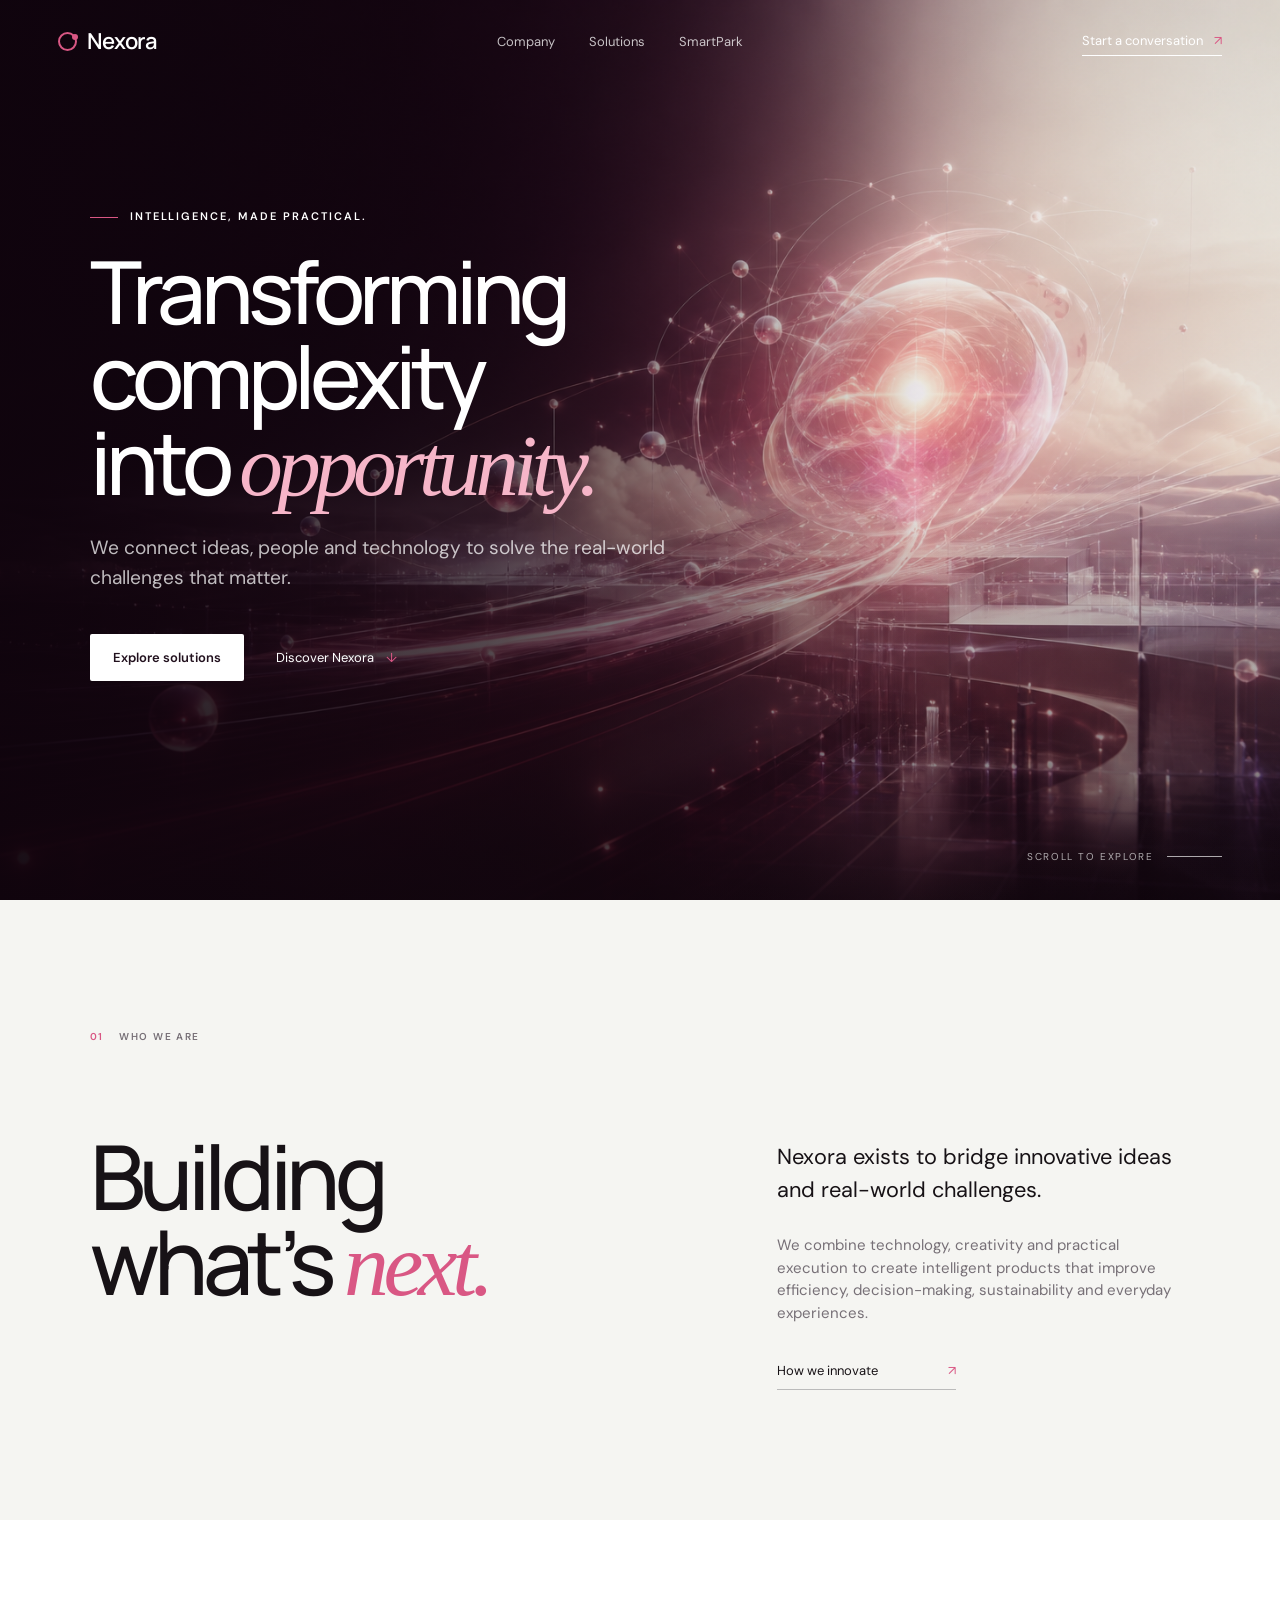
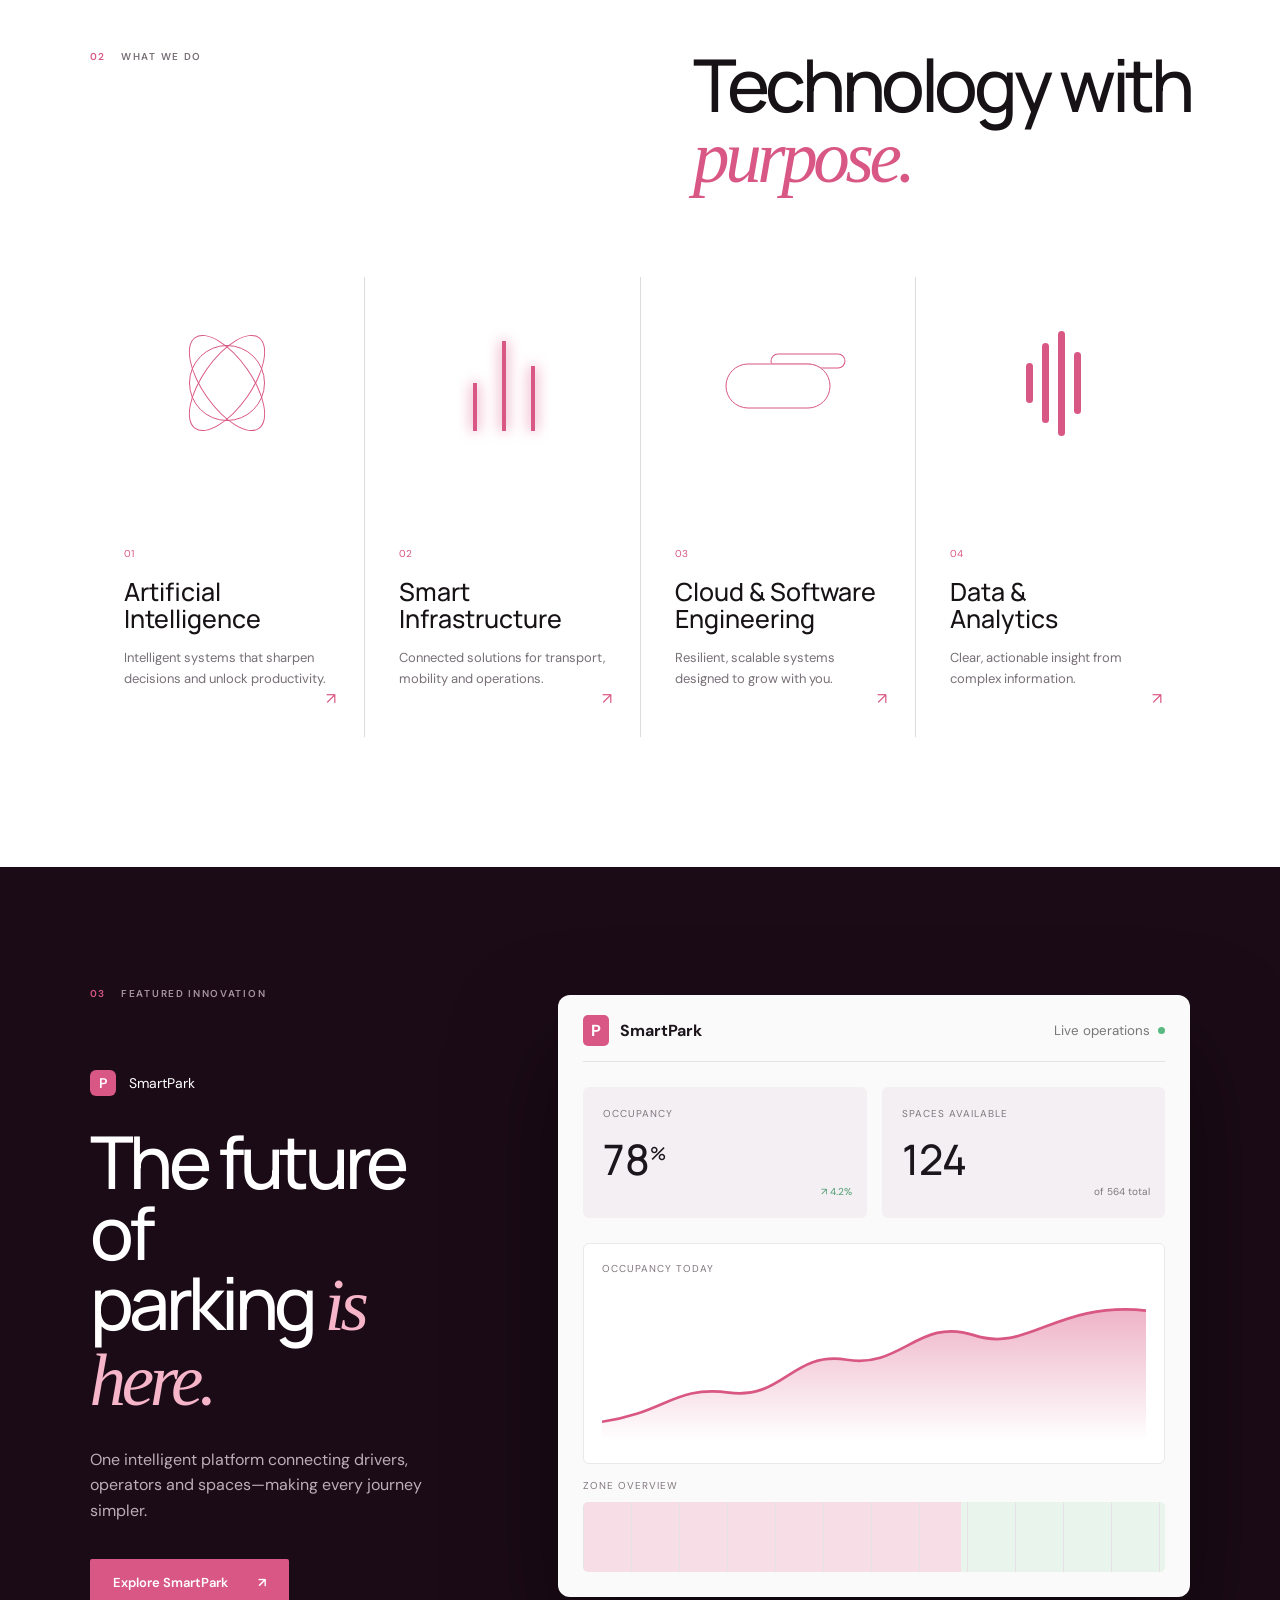
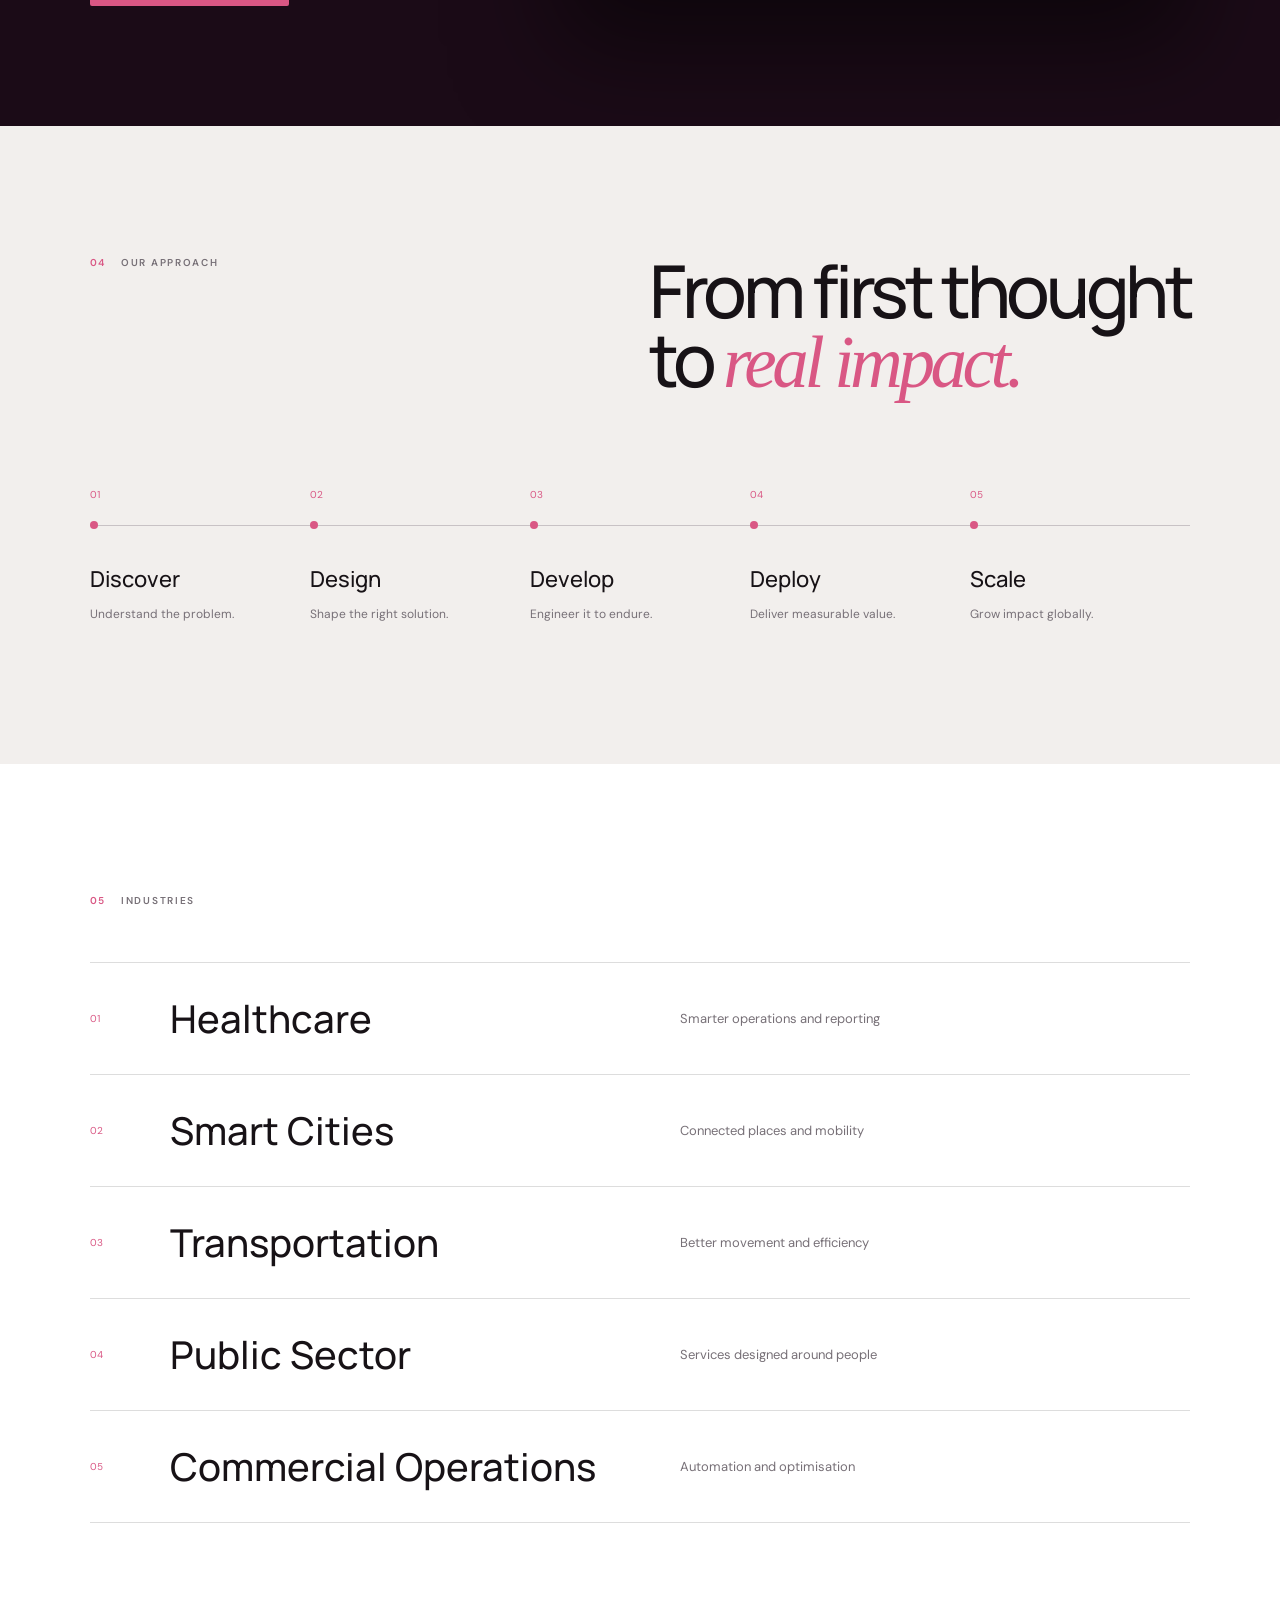
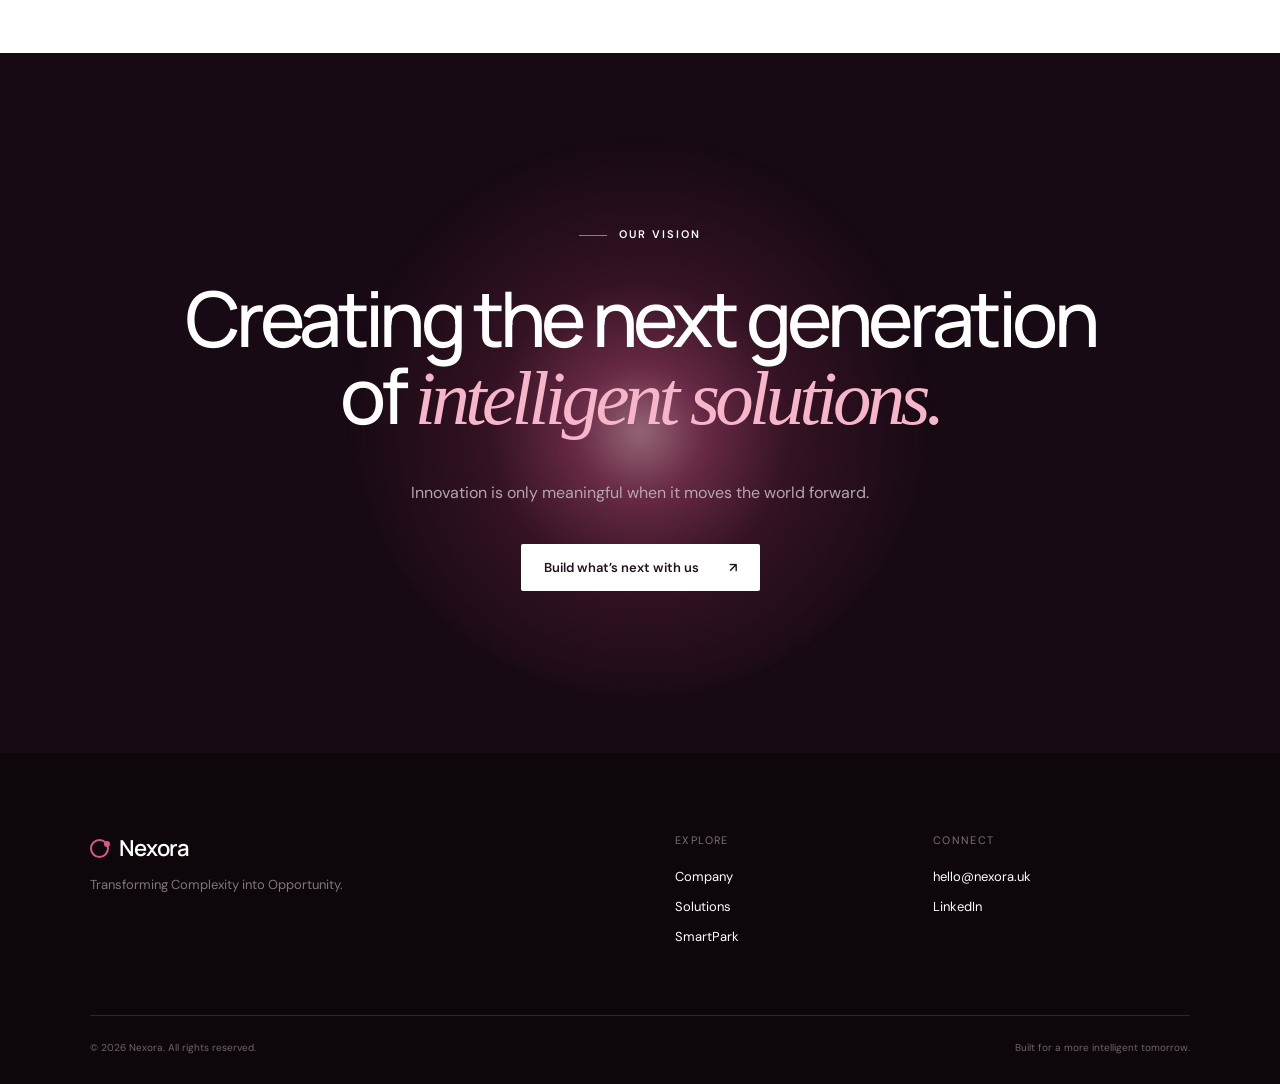
==== index.html @ a28830a9 "Launch Nexora website" ====
<!doctype html>
<html lang="en">
<head>
  <meta charset="UTF-8">
  <meta name="viewport" content="width=device-width, initial-scale=1.0">
  <meta name="description" content="Nexora creates intelligent solutions through AI, cloud, software engineering and digital innovation.">
  <meta name="theme-color" content="#130912">
  <title>Nexora — Transforming Complexity into Opportunity</title>
  <link rel="preconnect" href="https://fonts.googleapis.com">
  <link rel="preconnect" href="https://fonts.gstatic.com" crossorigin>
  <link href="https://fonts.googleapis.com/css2?family=DM+Sans:wght@400;500;600&family=Manrope:wght@400;500;600&display=swap" rel="stylesheet">
  <link rel="stylesheet" href="styles.css">
  <link rel="stylesheet" href="mobile.css">
  <script src="script.js" defer></script>
</head>
<body>
  <header class="nav" id="nav">
    <a class="brand" href="#top" aria-label="Nexora home"><span class="brand-mark"></span>Nexora</a>
    <nav aria-label="Main navigation">
      <a href="#about">Company</a><a href="#solutions">Solutions</a><a href="#smartpark">SmartPark</a>
    </nav>
    <a class="nav-cta" href="mailto:hello@nexora.uk">Start a conversation <span>↗</span></a>
    <button class="menu" aria-label="Open menu" aria-expanded="false"><span></span><span></span></button>
  </header>

  <main id="top">
    <section class="hero">
      <img class="hero-art" src="assets/nexora-ecosystem.png" alt="Luminous connected digital ecosystem">
      <div class="hero-shade"></div>
      <div class="hero-copy reveal">
        <p class="eyebrow">Intelligence, made practical.</p>
        <h1>Transforming complexity<br>into <em>opportunity.</em></h1>
        <p class="lead">We connect ideas, people and technology to solve the real-world challenges that matter.</p>
        <div class="actions"><a class="button light" href="#solutions">Explore solutions</a><a class="text-link" href="#about">Discover Nexora <span>↓</span></a></div>
      </div>
      <div class="scroll-hint">Scroll to explore <span></span></div>
    </section>

    <section class="intro section" id="about">
      <div class="section-kicker reveal"><span>01</span> Who we are</div>
      <div class="intro-grid">
        <h2 class="reveal">Building<br>what’s <em>next.</em></h2>
        <div class="intro-copy reveal"><p>Nexora exists to bridge innovative ideas and real-world challenges.</p><p>We combine technology, creativity and practical execution to create intelligent products that improve efficiency, decision-making, sustainability and everyday experiences.</p><a class="arrow-link" href="#journey">How we innovate <span>↗</span></a></div>
      </div>
    </section>

    <section class="solutions section" id="solutions">
      <div class="section-head reveal"><div class="section-kicker"><span>02</span> What we do</div><h2>Technology with<br><em>purpose.</em></h2></div>
      <div class="card-grid">
        <article class="solution-card reveal"><div class="card-icon ai-icon"><i></i><i></i><i></i></div><div><span>01</span><h3>Artificial<br>Intelligence</h3><p>Intelligent systems that sharpen decisions and unlock productivity.</p></div><a href="mailto:hello@nexora.uk?subject=Artificial Intelligence" aria-label="Learn about Artificial Intelligence">↗</a></article>
        <article class="solution-card reveal"><div class="card-icon infra-icon"><i></i><i></i><i></i></div><div><span>02</span><h3>Smart<br>Infrastructure</h3><p>Connected solutions for transport, mobility and operations.</p></div><a href="mailto:hello@nexora.uk?subject=Smart Infrastructure" aria-label="Learn about Smart Infrastructure">↗</a></article>
        <article class="solution-card reveal"><div class="card-icon cloud-icon"><i></i></div><div><span>03</span><h3>Cloud &amp; Software<br>Engineering</h3><p>Resilient, scalable systems designed to grow with you.</p></div><a href="mailto:hello@nexora.uk?subject=Cloud and Software Engineering" aria-label="Learn about Cloud and Software Engineering">↗</a></article>
        <article class="solution-card reveal"><div class="card-icon data-icon"><i></i><i></i><i></i><i></i></div><div><span>04</span><h3>Data &amp;<br>Analytics</h3><p>Clear, actionable insight from complex information.</p></div><a href="mailto:hello@nexora.uk?subject=Data and Analytics" aria-label="Learn about Data and Analytics">↗</a></article>
      </div>
    </section>

    <section class="smartpark" id="smartpark">
      <div class="smart-copy reveal"><div class="section-kicker light-kicker"><span>03</span> Featured innovation</div><div class="product-label"><span class="product-mark">P</span> SmartPark</div><h2>The future of<br>parking <em>is here.</em></h2><p>One intelligent platform connecting drivers, operators and spaces—making every journey simpler.</p><a class="button rose" href="mailto:hello@nexora.uk?subject=SmartPark">Explore SmartPark <span>↗</span></a></div>
      <div class="dashboard reveal" aria-label="SmartPark analytics preview">
        <div class="dash-top"><strong><span>P</span> SmartPark</strong><small>Live operations</small><i></i></div>
        <div class="metrics"><div><small>Occupancy</small><b>78<sup>%</sup></b><span class="up">↗ 4.2%</span></div><div><small>Spaces available</small><b>124</b><span>of 564 total</span></div></div>
        <div class="chart"><small>Occupancy today</small><svg viewBox="0 0 600 170" preserveAspectRatio="none" aria-hidden="true"><defs><linearGradient id="fill" x1="0" y1="0" x2="0" y2="1"><stop offset="0" stop-color="#d95784" stop-opacity=".45"/><stop offset="1" stop-color="#d95784" stop-opacity="0"/></linearGradient></defs><path class="area" d="M0 150 C70 140 80 110 140 118 S210 72 270 82 S350 35 410 55 S500 18 600 28 L600 170 L0 170Z"/><path class="line" d="M0 150 C70 140 80 110 140 118 S210 72 270 82 S350 35 410 55 S500 18 600 28"/></svg></div>
        <div class="lot"><small>Zone overview</small><div class="spaces"></div></div>
      </div>
    </section>

    <section class="journey section" id="journey">
      <div class="section-head reveal"><div class="section-kicker"><span>04</span> Our approach</div><h2>From first thought<br>to <em>real impact.</em></h2></div>
      <div class="steps reveal"><article><span>01</span><i></i><h3>Discover</h3><p>Understand the problem.</p></article><article><span>02</span><i></i><h3>Design</h3><p>Shape the right solution.</p></article><article><span>03</span><i></i><h3>Develop</h3><p>Engineer it to endure.</p></article><article><span>04</span><i></i><h3>Deploy</h3><p>Deliver measurable value.</p></article><article><span>05</span><i></i><h3>Scale</h3><p>Grow impact globally.</p></article></div>
    </section>

    <section class="industries section">
      <div class="section-kicker reveal"><span>05</span> Industries</div>
      <div class="industry-list"><article class="reveal"><span>01</span><h3>Healthcare</h3><p>Smarter operations and reporting</p></article><article class="reveal"><span>02</span><h3>Smart Cities</h3><p>Connected places and mobility</p></article><article class="reveal"><span>03</span><h3>Transportation</h3><p>Better movement and efficiency</p></article><article class="reveal"><span>04</span><h3>Public Sector</h3><p>Services designed around people</p></article><article class="reveal"><span>05</span><h3>Commercial Operations</h3><p>Automation and optimisation</p></article></div>
    </section>

    <section class="vision">
      <div class="orb"></div><p class="eyebrow reveal">Our vision</p><h2 class="reveal">Creating the next generation<br>of <em>intelligent solutions.</em></h2><p class="reveal">Innovation is only meaningful when it moves the world forward.</p><a class="button light reveal" href="mailto:hello@nexora.uk">Build what’s next with us <span>↗</span></a>
    </section>
  </main>

  <footer><div><a class="brand footer-brand" href="#top"><span class="brand-mark"></span>Nexora</a><p>Transforming Complexity into Opportunity.</p></div><div class="footer-links"><div><small>Explore</small><a href="#about">Company</a><a href="#solutions">Solutions</a><a href="#smartpark">SmartPark</a></div><div><small>Connect</small><a href="mailto:hello@nexora.uk">hello@nexora.uk</a><a href="#">LinkedIn</a></div></div><div class="footer-bottom"><span>© 2026 Nexora. All rights reserved.</span><span>Built for a more intelligent tomorrow.</span></div></footer>
</body>
</html>
---- styles.css ----
:root{--rose:#d95784;--soft:#f6b5c8;--plum:#5b2140;--ink:#171216;--paper:#f5f5f2;--white:#fff;--muted:#777077}*{box-sizing:border-box}html{scroll-behavior:smooth}body{margin:0;background:var(--paper);color:var(--ink);font-family:"DM Sans",sans-serif;-webkit-font-smoothing:antialiased}a{color:inherit;text-decoration:none}em{font-family:Georgia,serif;font-weight:400}.nav{position:fixed;z-index:50;top:0;left:0;width:100%;height:82px;display:flex;align-items:center;justify-content:space-between;padding:0 4.5vw;color:#fff;transition:.4s}.nav.scrolled{height:68px;background:rgba(245,245,242,.88);color:var(--ink);backdrop-filter:blur(16px);border-bottom:1px solid rgba(0,0,0,.06)}.brand{font:600 22px Manrope,sans-serif;letter-spacing:-1px;display:flex;align-items:center;gap:10px}.brand-mark{width:19px;height:19px;border:2px solid var(--rose);border-radius:50%;display:inline-block;position:relative}.brand-mark:after{content:"";position:absolute;width:6px;height:6px;border-radius:50%;background:var(--rose);right:-3px;top:0}.nav nav{display:flex;gap:34px;font-size:13px}.nav nav a{opacity:.75}.nav nav a:hover{opacity:1}.nav-cta{font-size:13px;border-bottom:1px solid currentColor;padding:6px 0}.nav-cta span{color:var(--rose);margin-left:8px}.menu{display:none;background:0;border:0}.hero{height:100svh;min-height:720px;position:relative;background:#160912;color:#fff;overflow:hidden}.hero-art,.hero-shade{position:absolute;inset:0;width:100%;height:100%;object-fit:cover}.hero-shade{background:linear-gradient(90deg,rgba(15,4,13,.9) 0%,rgba(18,6,15,.64) 38%,rgba(18,6,15,.08) 72%),linear-gradient(0deg,rgba(13,5,11,.65),transparent 45%)}.hero-copy{position:relative;z-index:2;padding:22vh 7vw 0;max-width:850px}.eyebrow{text-transform:uppercase;letter-spacing:.18em;font-size:11px;font-weight:600}.eyebrow:before{content:"";display:inline-block;width:28px;height:1px;background:var(--rose);vertical-align:middle;margin-right:12px}.hero h1{font:500 clamp(50px,6.8vw,102px)/.98 Manrope,sans-serif;letter-spacing:-.065em;margin:25px 0}.hero h1 em{color:var(--soft)}.lead{font-size:clamp(17px,1.5vw,21px);line-height:1.55;max-width:590px;color:rgba(255,255,255,.73)}.actions{display:flex;align-items:center;gap:32px;margin-top:42px}.button{display:inline-flex;align-items:center;justify-content:center;gap:30px;padding:15px 23px;border-radius:2px;font-size:13px;font-weight:600}.button.light{background:#fff;color:#22111e}.button.rose{background:var(--rose);color:#fff}.text-link{font-size:13px}.text-link span{color:var(--rose);margin-left:9px}.scroll-hint{position:absolute;bottom:37px;right:4.5vw;z-index:3;font-size:10px;text-transform:uppercase;letter-spacing:.16em;display:flex;gap:14px;align-items:center;opacity:.65}.scroll-hint span{height:1px;width:55px;background:#fff}.section{padding:130px 7vw}.section-kicker{text-transform:uppercase;font-size:10px;font-weight:600;letter-spacing:.17em;color:var(--muted);display:flex;gap:15px}.section-kicker span{color:var(--rose)}.intro-grid{display:grid;grid-template-columns:1.15fr .85fr;gap:10vw;margin-top:90px}.intro h2,.section-head h2{font:500 clamp(55px,7vw,105px)/.95 Manrope,sans-serif;letter-spacing:-.06em;margin:0}.intro h2 em,.section-head h2 em{color:var(--rose)}.intro-copy{padding-top:8px}.intro-copy p{font-size:clamp(18px,1.7vw,24px);line-height:1.5;margin:0 0 28px}.intro-copy p+p{font-size:15px;color:var(--muted);max-width:520px}.arrow-link{display:inline-flex;justify-content:space-between;gap:70px;border-bottom:1px solid #bbb;padding:10px 0;font-size:13px}.arrow-link span{color:var(--rose)}.solutions{background:#fff}.section-head{display:flex;justify-content:space-between;align-items:flex-start;margin-bottom:85px}.section-head h2{font-size:clamp(46px,5.7vw,86px)}.card-grid{display:grid;grid-template-columns:repeat(4,1fr);gap:1px;background:#dedbdc}.solution-card{min-height:460px;background:#fff;padding:34px;display:flex;flex-direction:column;justify-content:space-between;position:relative;transition:.45s}.solution-card:hover{background:#25121f;color:#fff;transform:translateY(-8px)}.solution-card>div:nth-child(2)>span{font-size:10px;color:var(--rose)}.solution-card h3{font:500 25px/1.08 Manrope;margin:16px 0}.solution-card p{font-size:13px;line-height:1.6;color:var(--muted)}.solution-card>a{position:absolute;right:28px;bottom:28px;color:var(--rose)}.card-icon{height:145px;position:relative}.ai-icon i{position:absolute;border:1px solid var(--rose);border-radius:50%;width:76px;height:76px;left:50%;top:50%;transform:translate(-50%,-50%)}.ai-icon i:nth-child(2){width:112px;height:50px;transform:translate(-50%,-50%) rotate(55deg)}.ai-icon i:nth-child(3){width:112px;height:50px;transform:translate(-50%,-50%) rotate(-55deg)}.infra-icon i{position:absolute;width:4px;background:var(--rose);bottom:25px;left:36%;height:48px;box-shadow:0 0 14px var(--rose)}.infra-icon i:nth-child(2){left:50%;height:90px}.infra-icon i:nth-child(3){left:64%;height:65px}.cloud-icon i{position:absolute;width:105px;height:45px;border:1px solid var(--rose);border-radius:50px;left:50%;top:52%;transform:translate(-50%,-50%);box-shadow:30px -25px 0 -16px #fff,30px -25px 0 -15px var(--rose)}.data-icon{display:flex;align-items:center;justify-content:center;gap:9px}.data-icon i{width:7px;height:40px;background:var(--rose);border-radius:8px}.data-icon i:nth-child(2){height:80px}.data-icon i:nth-child(3){height:105px}.data-icon i:nth-child(4){height:62px}.smartpark{min-height:850px;padding:120px 7vw;background:#1b0b17;color:#fff;display:grid;grid-template-columns:.75fr 1.25fr;gap:7vw;align-items:center;overflow:hidden}.light-kicker{color:#a794a1}.product-label{font-size:14px;margin-top:70px}.product-mark{display:inline-grid;place-items:center;background:var(--rose);width:26px;height:26px;border-radius:6px;margin-right:9px;font-weight:600}.smart-copy h2{font:500 clamp(50px,5.7vw,86px)/.97 Manrope;letter-spacing:-.06em;margin:30px 0}.smart-copy h2 em{color:var(--soft)}.smart-copy>p{font-size:16px;line-height:1.6;color:#bcaeb8;max-width:470px;margin-bottom:35px}.dashboard{background:#fbfafb;color:#1c151b;padding:25px;border-radius:12px;box-shadow:0 50px 100px rgba(0,0,0,.5);transform:perspective(1200px) rotateY(-6deg) rotateX(2deg);min-height:570px}.dash-top{display:flex;align-items:center;padding-bottom:20px;border-bottom:1px solid #e5e1e4}.dash-top strong{margin-right:auto}.dash-top strong span{background:var(--rose);color:#fff;padding:5px 8px;border-radius:5px;margin-right:7px}.dash-top small{color:#777}.dash-top i{width:7px;height:7px;background:#58b981;border-radius:50%;margin-left:8px}.metrics{display:grid;grid-template-columns:1fr 1fr;gap:15px;margin:25px 0}.metrics>div{background:#f3eff2;padding:20px;border-radius:6px;position:relative}.metrics small,.chart small,.lot small{display:block;color:#81777e;font-size:10px;text-transform:uppercase;letter-spacing:.1em}.metrics b{font:500 42px Manrope;display:block;margin:10px 0}.metrics sup{font-size:18px}.metrics span{font-size:10px;color:#81777e;position:absolute;right:15px;bottom:20px}.metrics .up{color:#4e9b70}.chart{background:#fff;border:1px solid #ebe7ea;padding:18px;border-radius:6px}.chart svg{width:100%;height:155px;margin-top:10px}.chart .area{fill:url(#fill)}.chart .line{fill:none;stroke:var(--rose);stroke-width:3}.lot{margin-top:15px}.spaces{height:70px;margin-top:10px;background:repeating-linear-gradient(90deg,#e6e1e5 0,#e6e1e5 1px,transparent 1px,transparent 48px),linear-gradient(90deg,#f6dde6 65%,#e9f4ed 65%);border-radius:5px}.journey{background:#f2efed}.steps{display:grid;grid-template-columns:repeat(5,1fr);margin-top:80px}.steps article{position:relative}.steps article>span{font-size:10px;color:var(--rose)}.steps i{display:block;height:1px;background:#c8c2c5;margin:22px 0 38px;position:relative}.steps i:before{content:"";position:absolute;width:8px;height:8px;background:var(--rose);border-radius:50%;top:-4px}.steps h3{font:500 22px Manrope;margin:0 0 10px}.steps p{font-size:12px;color:var(--muted)}.industries{background:#fff}.industry-list{margin-top:55px;border-top:1px solid #ddd}.industry-list article{display:grid;grid-template-columns:80px 1fr 1fr;align-items:center;padding:29px 0;border-bottom:1px solid #ddd;transition:.25s}.industry-list article:hover{padding-left:16px;color:var(--rose)}.industry-list span{font-size:10px;color:var(--rose)}.industry-list h3{font:500 clamp(24px,3vw,43px) Manrope;margin:0}.industry-list p{font-size:13px;color:var(--muted)}.vision{min-height:700px;background:#170a14;color:#fff;display:flex;flex-direction:column;align-items:center;justify-content:center;text-align:center;position:relative;overflow:hidden;padding:100px 5vw}.orb{position:absolute;width:580px;height:580px;border-radius:50%;background:radial-gradient(circle at 50% 55%,#e9a2b9 0,#9e3f66 15%,#47182f 35%,transparent 68%);filter:blur(4px);opacity:.6}.vision>*:not(.orb){position:relative}.vision h2{font:500 clamp(48px,6vw,88px)/1 Manrope;letter-spacing:-.06em;margin:28px 0}.vision h2 em{color:var(--soft)}.vision>p:not(.eyebrow){color:#b4a5af}.vision .button{margin-top:25px}footer{background:#0d070b;color:#fff;padding:80px 7vw 30px;display:grid;grid-template-columns:1fr 1fr;gap:70px}footer>div>p{color:#82747d;font-size:13px}.footer-links{display:grid;grid-template-columns:1fr 1fr}.footer-links div{display:flex;flex-direction:column;gap:13px;font-size:13px}.footer-links small{color:#7d7079;text-transform:uppercase;letter-spacing:.13em;margin-bottom:8px}.footer-bottom{grid-column:1/-1;border-top:1px solid #2d252a;padding-top:25px;display:flex;justify-content:space-between;color:#6f626b;font-size:10px}.reveal{opacity:0;transform:translateY(28px);transition:opacity .8s ease,transform .8s ease}.reveal.visible{opacity:1;transform:none}@media(max-width:900px){.nav nav,.nav-cta{display:none}.menu{display:block}.menu span{display:block;width:23px;height:1px;background:currentColor;margin:6px}.hero-copy{padding-top:22vh}.hero-art{object-position:61% center}.intro-grid,.smartpark{grid-template-columns:1fr}.intro-copy{max-width:650px}.card-grid{grid-template-columns:1fr 1fr}.section-head{display:block}.section-head h2{margin-top:45px}.dashboard{transform:none;margin-top:40px}.steps{grid-template-columns:1fr 1fr;gap:35px}.steps article:last-child{grid-column:1/-1}.smartpark{padding-top:100px}}@media(max-width:600px){.nav{height:68px;padding:0 22px}.hero{min-height:680px}.hero-copy{padding:20vh 22px 0}.hero h1{font-size:50px}.lead{font-size:16px}.actions{align-items:flex-start;flex-direction:column;gap:20px}.scroll-hint{display:none}.section{padding:90px 22px}.intro-grid{margin-top:55px}.intro h2{font-size:55px}.card-grid{grid-template-columns:1fr}.solution-card{min-height:390px}.smartpark{padding:90px 22px}.dashboard{padding:14px;min-height:500px}.metrics b{font-size:32px}.steps{grid-template-columns:1fr}.steps article:last-child{grid-column:auto}.industry-list article{grid-template-columns:40px 1fr}.industry-list p{grid-column:2}.vision{min-height:650px}.orb{width:450px;height:450px}footer{grid-template-columns:1fr;padding:70px 22px 25px}.footer-bottom{flex-direction:column;gap:10px}}
---- mobile.css ----
@media (max-width: 900px) {
  .nav nav.mobile-open {
    display: flex;
    position: absolute;
    top: 68px;
    left: 0;
    width: 100%;
    padding: 25px 22px;
    background: rgba(23, 10, 20, .97);
    color: #fff;
    flex-direction: column;
    gap: 22px;
  }

  .nav.scrolled nav.mobile-open {
    background: rgba(245, 245, 242, .98);
    color: var(--ink);
  }
}
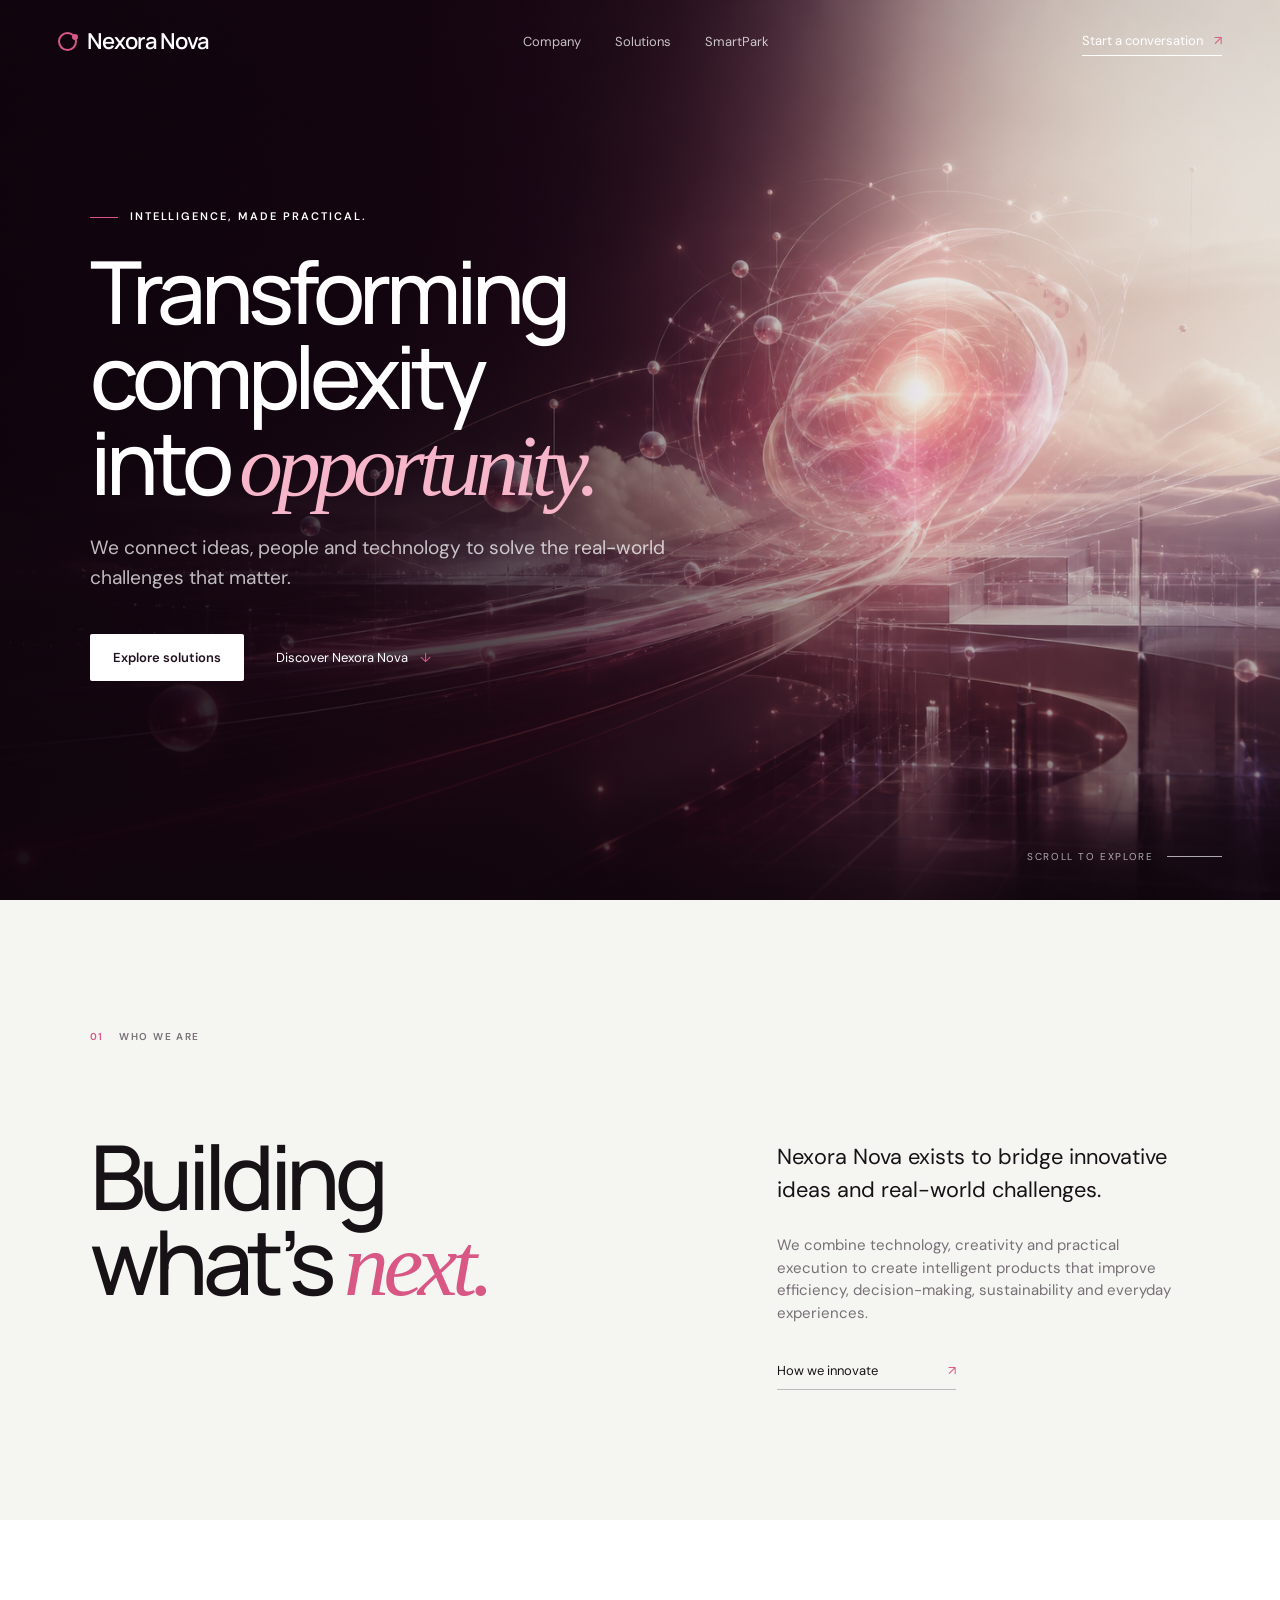
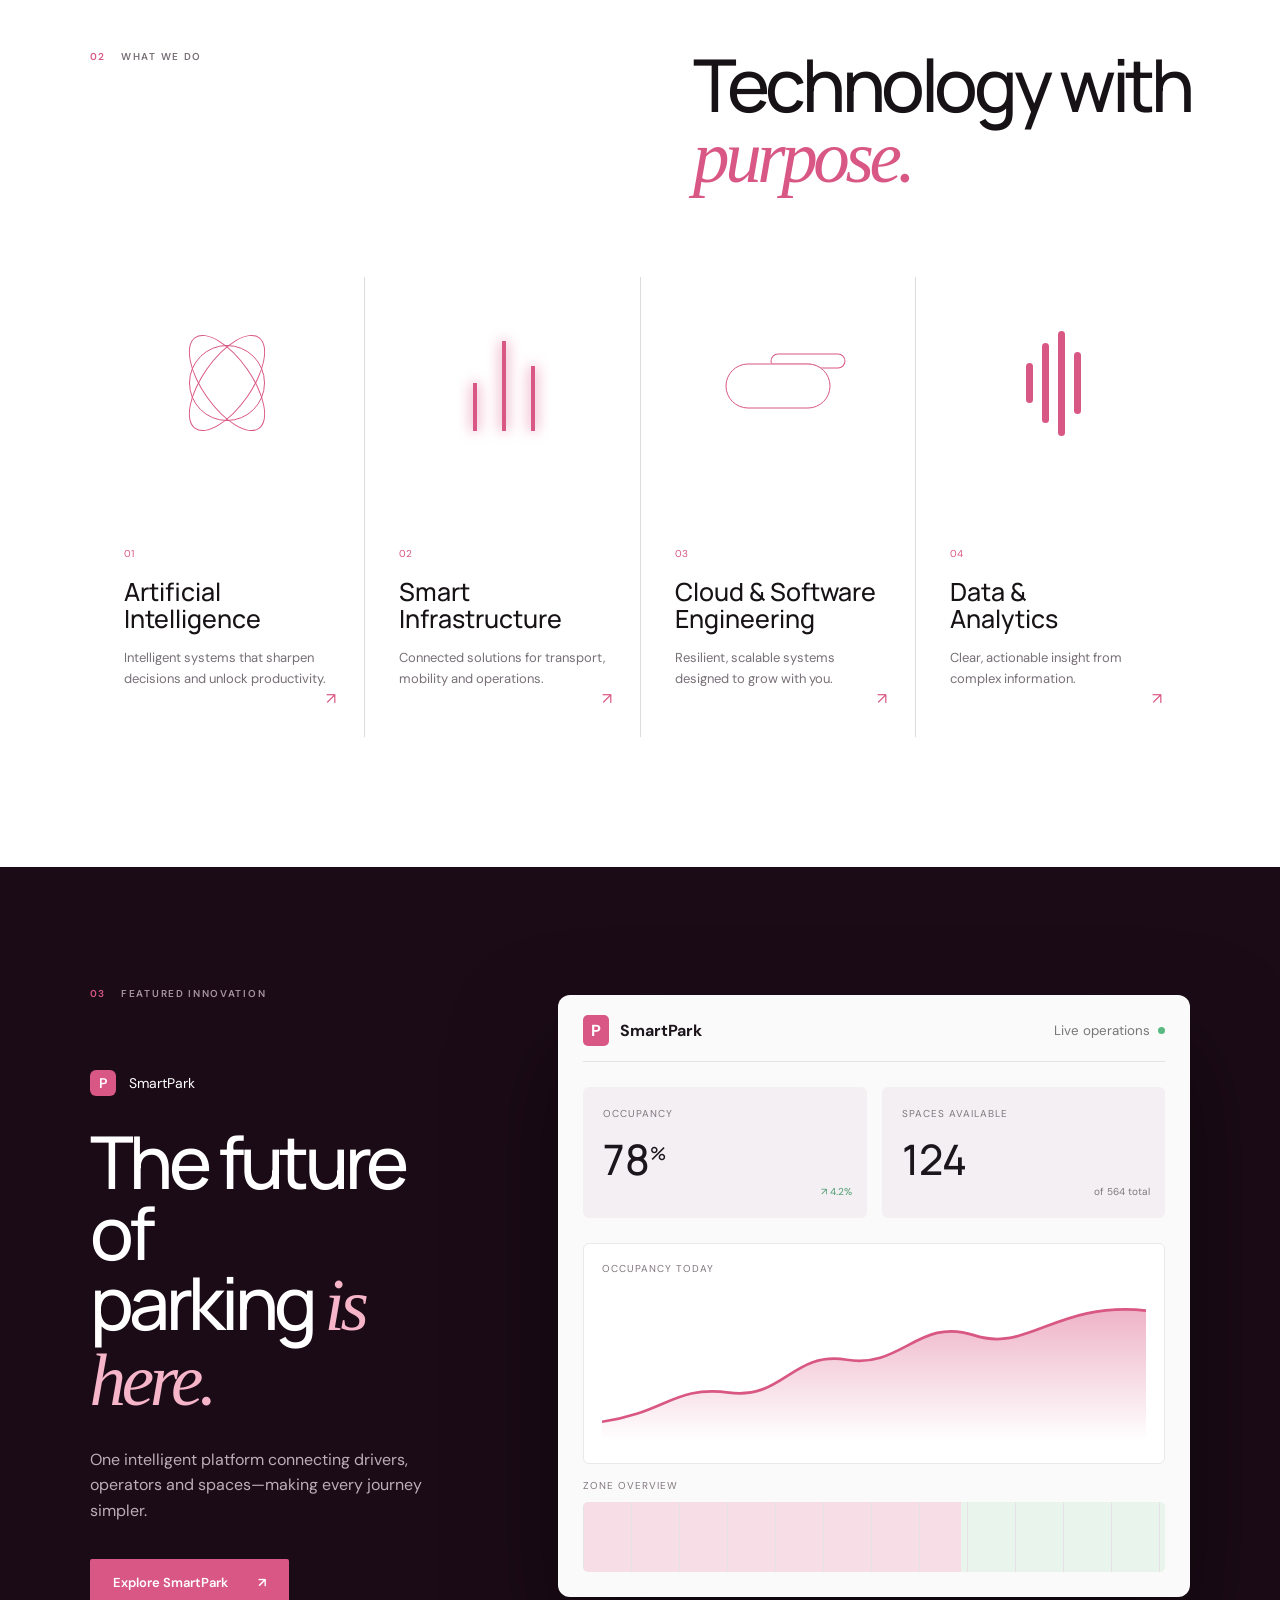
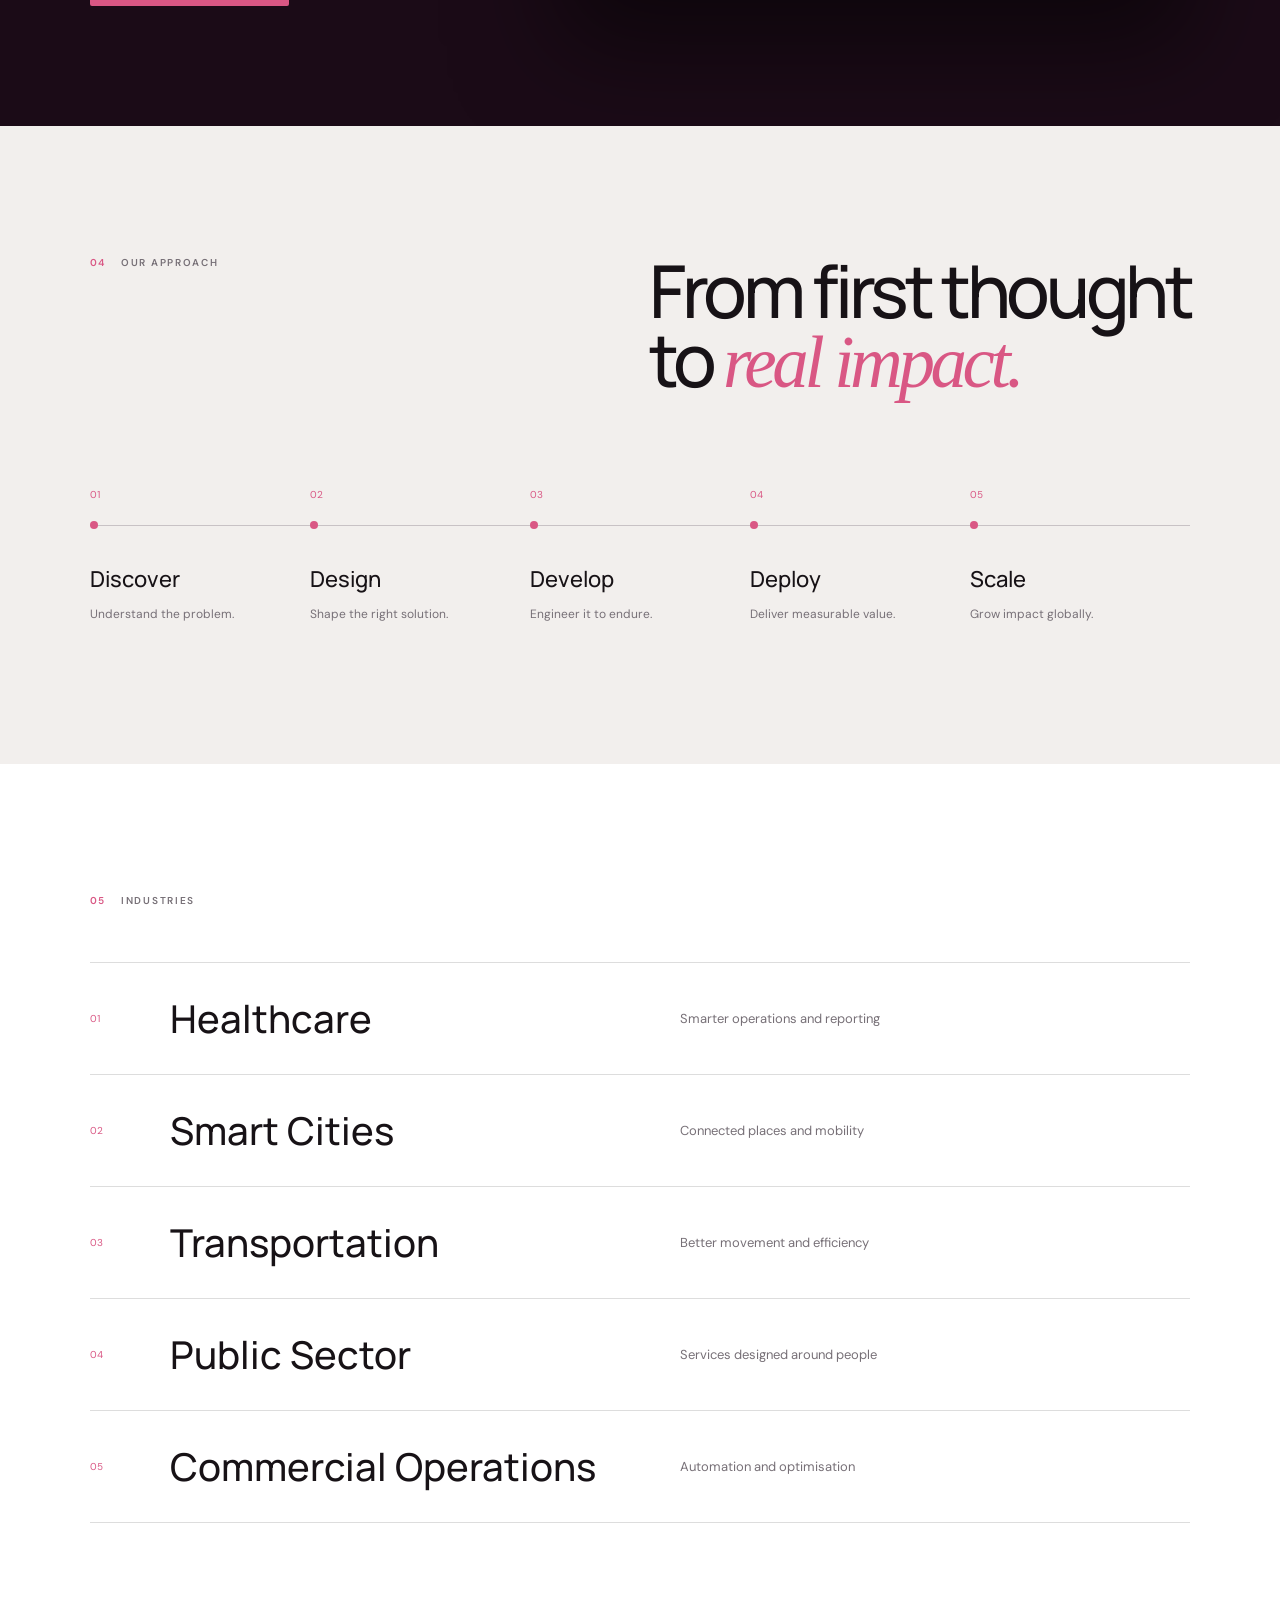
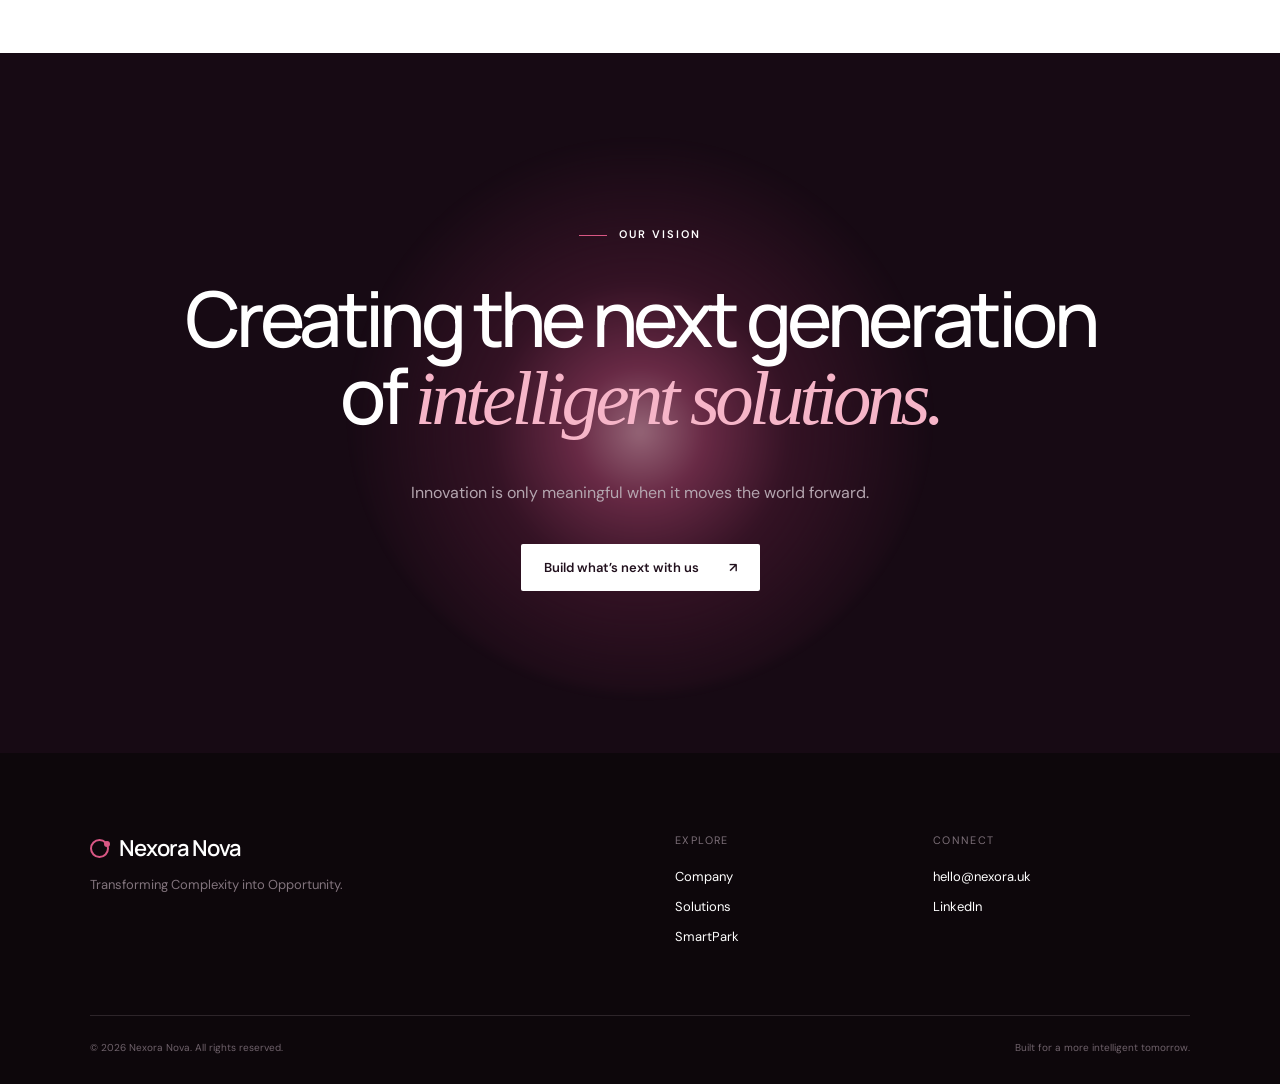
==== commit f65715be: "Update brand to Nexora Nova" ====
--- a/index.html
+++ b/index.html
@@ -3,9 +3,9 @@
 <head>
   <meta charset="UTF-8">
   <meta name="viewport" content="width=device-width, initial-scale=1.0">
-  <meta name="description" content="Nexora creates intelligent solutions through AI, cloud, software engineering and digital innovation.">
+  <meta name="description" content="Nexora Nova creates intelligent solutions through AI, cloud, software engineering and digital innovation.">
   <meta name="theme-color" content="#130912">
-  <title>Nexora — Transforming Complexity into Opportunity</title>
+  <title>Nexora Nova — Transforming Complexity into Opportunity</title>
   <link rel="preconnect" href="https://fonts.googleapis.com">
   <link rel="preconnect" href="https://fonts.gstatic.com" crossorigin>
   <link href="https://fonts.googleapis.com/css2?family=DM+Sans:wght@400;500;600&family=Manrope:wght@400;500;600&display=swap" rel="stylesheet">
@@ -15,7 +15,7 @@
 </head>
 <body>
   <header class="nav" id="nav">
-    <a class="brand" href="#top" aria-label="Nexora home"><span class="brand-mark"></span>Nexora</a>
+    <a class="brand" href="#top" aria-label="Nexora Nova home"><span class="brand-mark"></span>Nexora Nova</a>
     <nav aria-label="Main navigation">
       <a href="#about">Company</a><a href="#solutions">Solutions</a><a href="#smartpark">SmartPark</a>
     </nav>
@@ -31,7 +31,7 @@
         <p class="eyebrow">Intelligence, made practical.</p>
         <h1>Transforming complexity<br>into <em>opportunity.</em></h1>
         <p class="lead">We connect ideas, people and technology to solve the real-world challenges that matter.</p>
-        <div class="actions"><a class="button light" href="#solutions">Explore solutions</a><a class="text-link" href="#about">Discover Nexora <span>↓</span></a></div>
+        <div class="actions"><a class="button light" href="#solutions">Explore solutions</a><a class="text-link" href="#about">Discover Nexora Nova <span>↓</span></a></div>
       </div>
       <div class="scroll-hint">Scroll to explore <span></span></div>
     </section>
@@ -40,7 +40,7 @@
       <div class="section-kicker reveal"><span>01</span> Who we are</div>
       <div class="intro-grid">
         <h2 class="reveal">Building<br>what’s <em>next.</em></h2>
-        <div class="intro-copy reveal"><p>Nexora exists to bridge innovative ideas and real-world challenges.</p><p>We combine technology, creativity and practical execution to create intelligent products that improve efficiency, decision-making, sustainability and everyday experiences.</p><a class="arrow-link" href="#journey">How we innovate <span>↗</span></a></div>
+        <div class="intro-copy reveal"><p>Nexora Nova exists to bridge innovative ideas and real-world challenges.</p><p>We combine technology, creativity and practical execution to create intelligent products that improve efficiency, decision-making, sustainability and everyday experiences.</p><a class="arrow-link" href="#journey">How we innovate <span>↗</span></a></div>
       </div>
     </section>
 
@@ -79,6 +79,6 @@
     </section>
   </main>
 
-  <footer><div><a class="brand footer-brand" href="#top"><span class="brand-mark"></span>Nexora</a><p>Transforming Complexity into Opportunity.</p></div><div class="footer-links"><div><small>Explore</small><a href="#about">Company</a><a href="#solutions">Solutions</a><a href="#smartpark">SmartPark</a></div><div><small>Connect</small><a href="mailto:hello@nexora.uk">hello@nexora.uk</a><a href="#">LinkedIn</a></div></div><div class="footer-bottom"><span>© 2026 Nexora. All rights reserved.</span><span>Built for a more intelligent tomorrow.</span></div></footer>
+  <footer><div><a class="brand footer-brand" href="#top"><span class="brand-mark"></span>Nexora Nova</a><p>Transforming Complexity into Opportunity.</p></div><div class="footer-links"><div><small>Explore</small><a href="#about">Company</a><a href="#solutions">Solutions</a><a href="#smartpark">SmartPark</a></div><div><small>Connect</small><a href="mailto:hello@nexora.uk">hello@nexora.uk</a><a href="#">LinkedIn</a></div></div><div class="footer-bottom"><span>© 2026 Nexora Nova. All rights reserved.</span><span>Built for a more intelligent tomorrow.</span></div></footer>
 </body>
 </html>
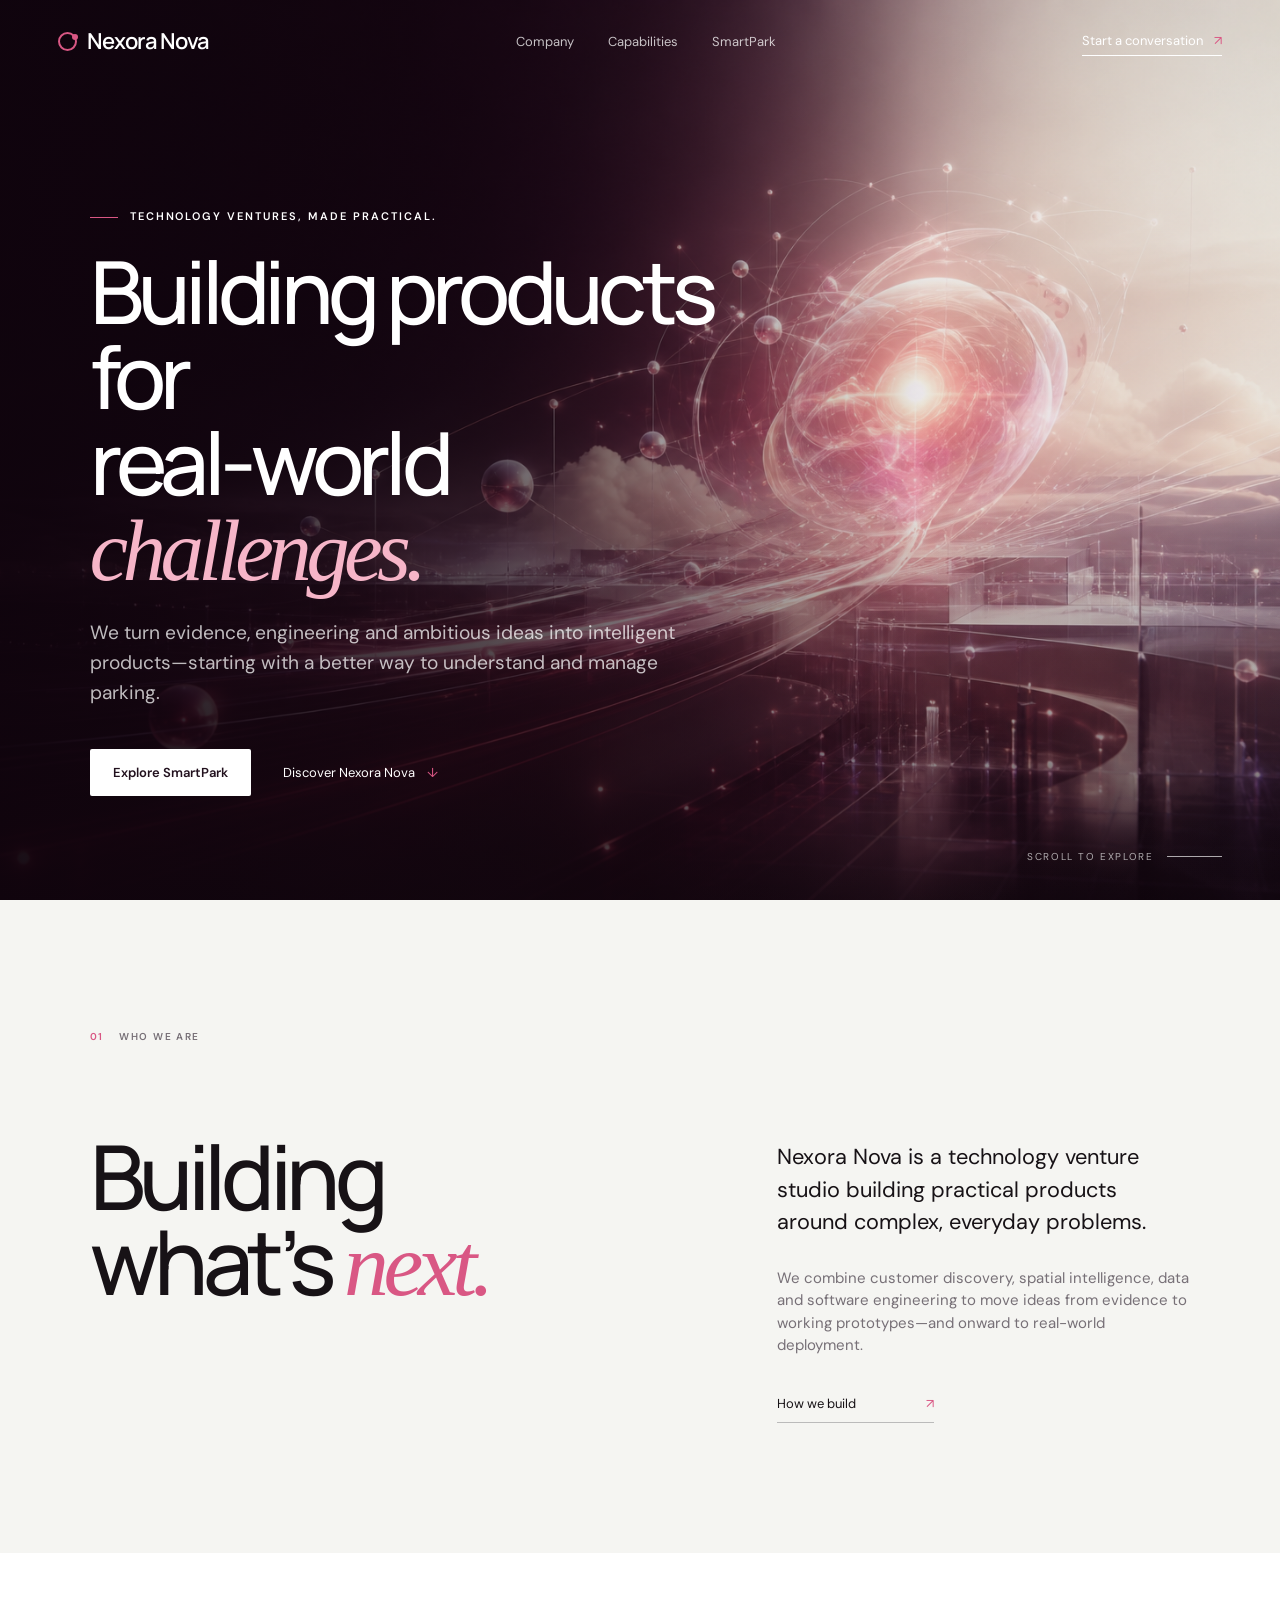
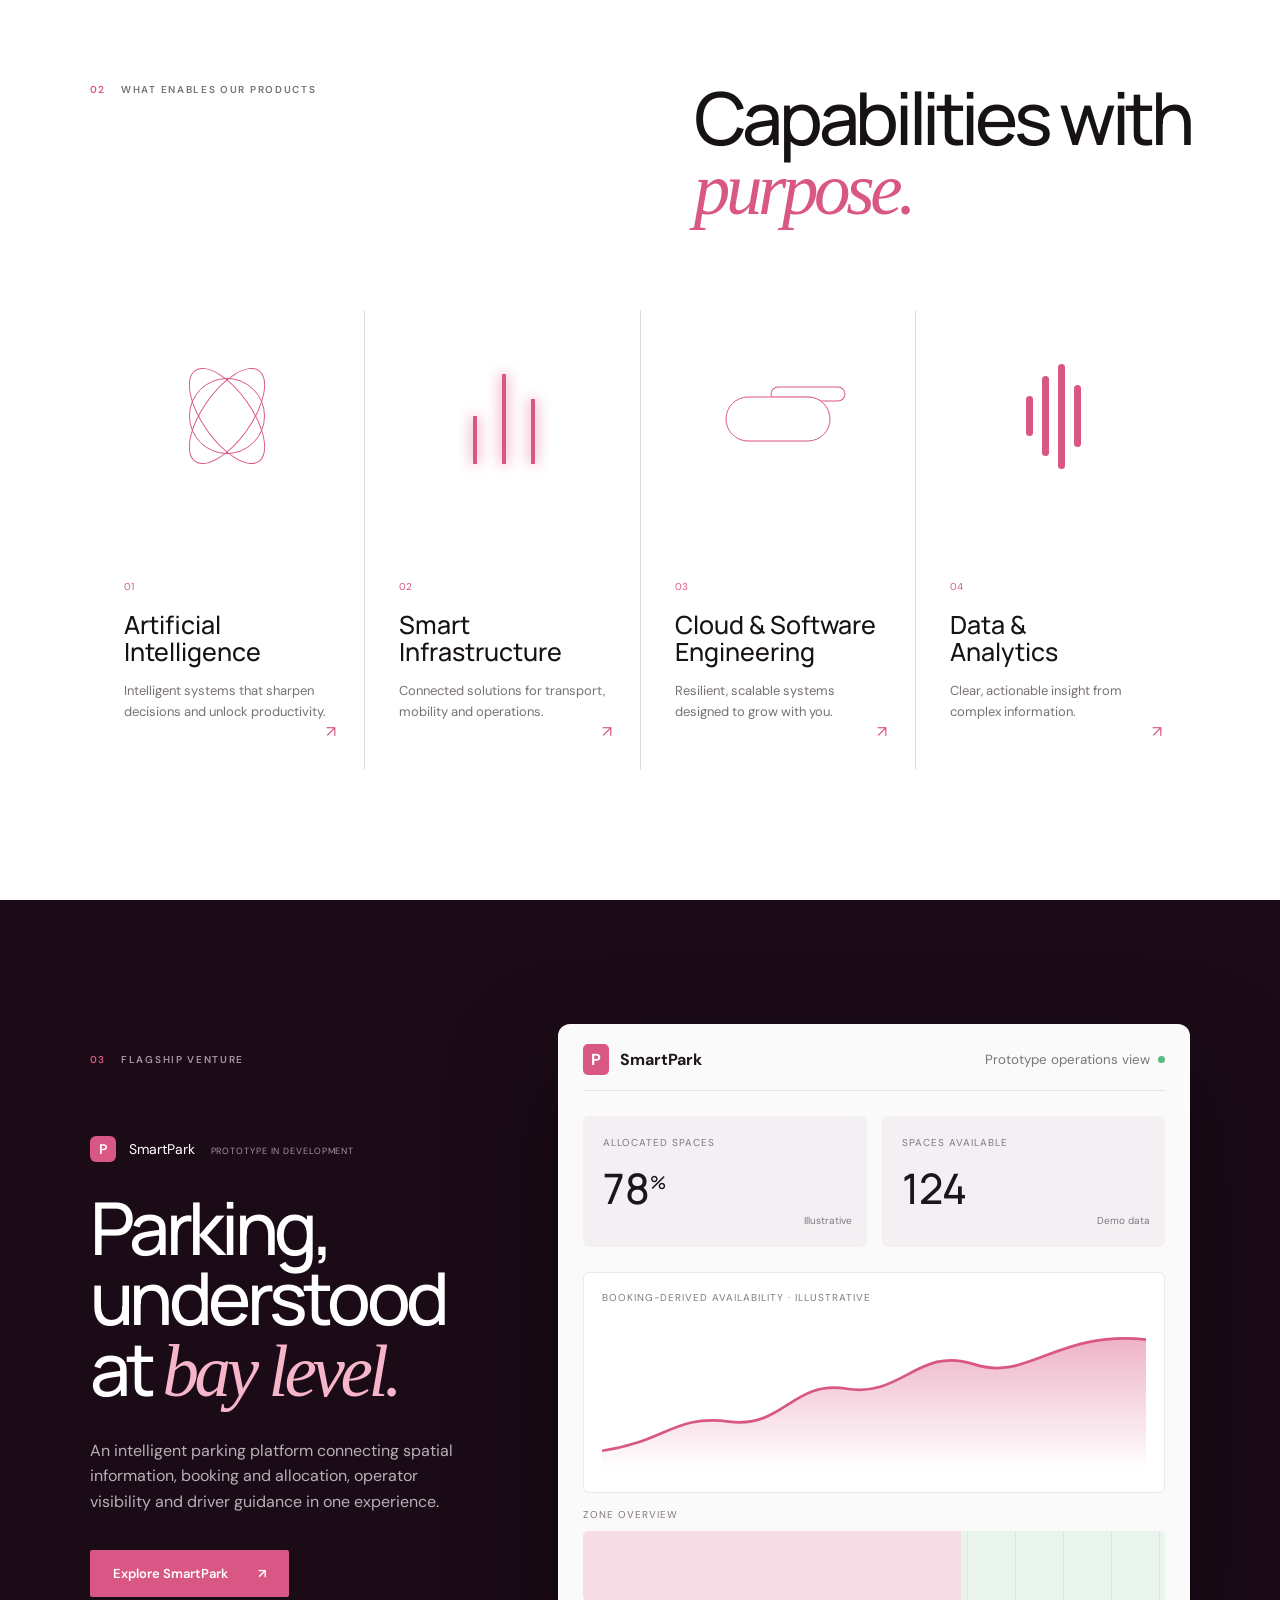
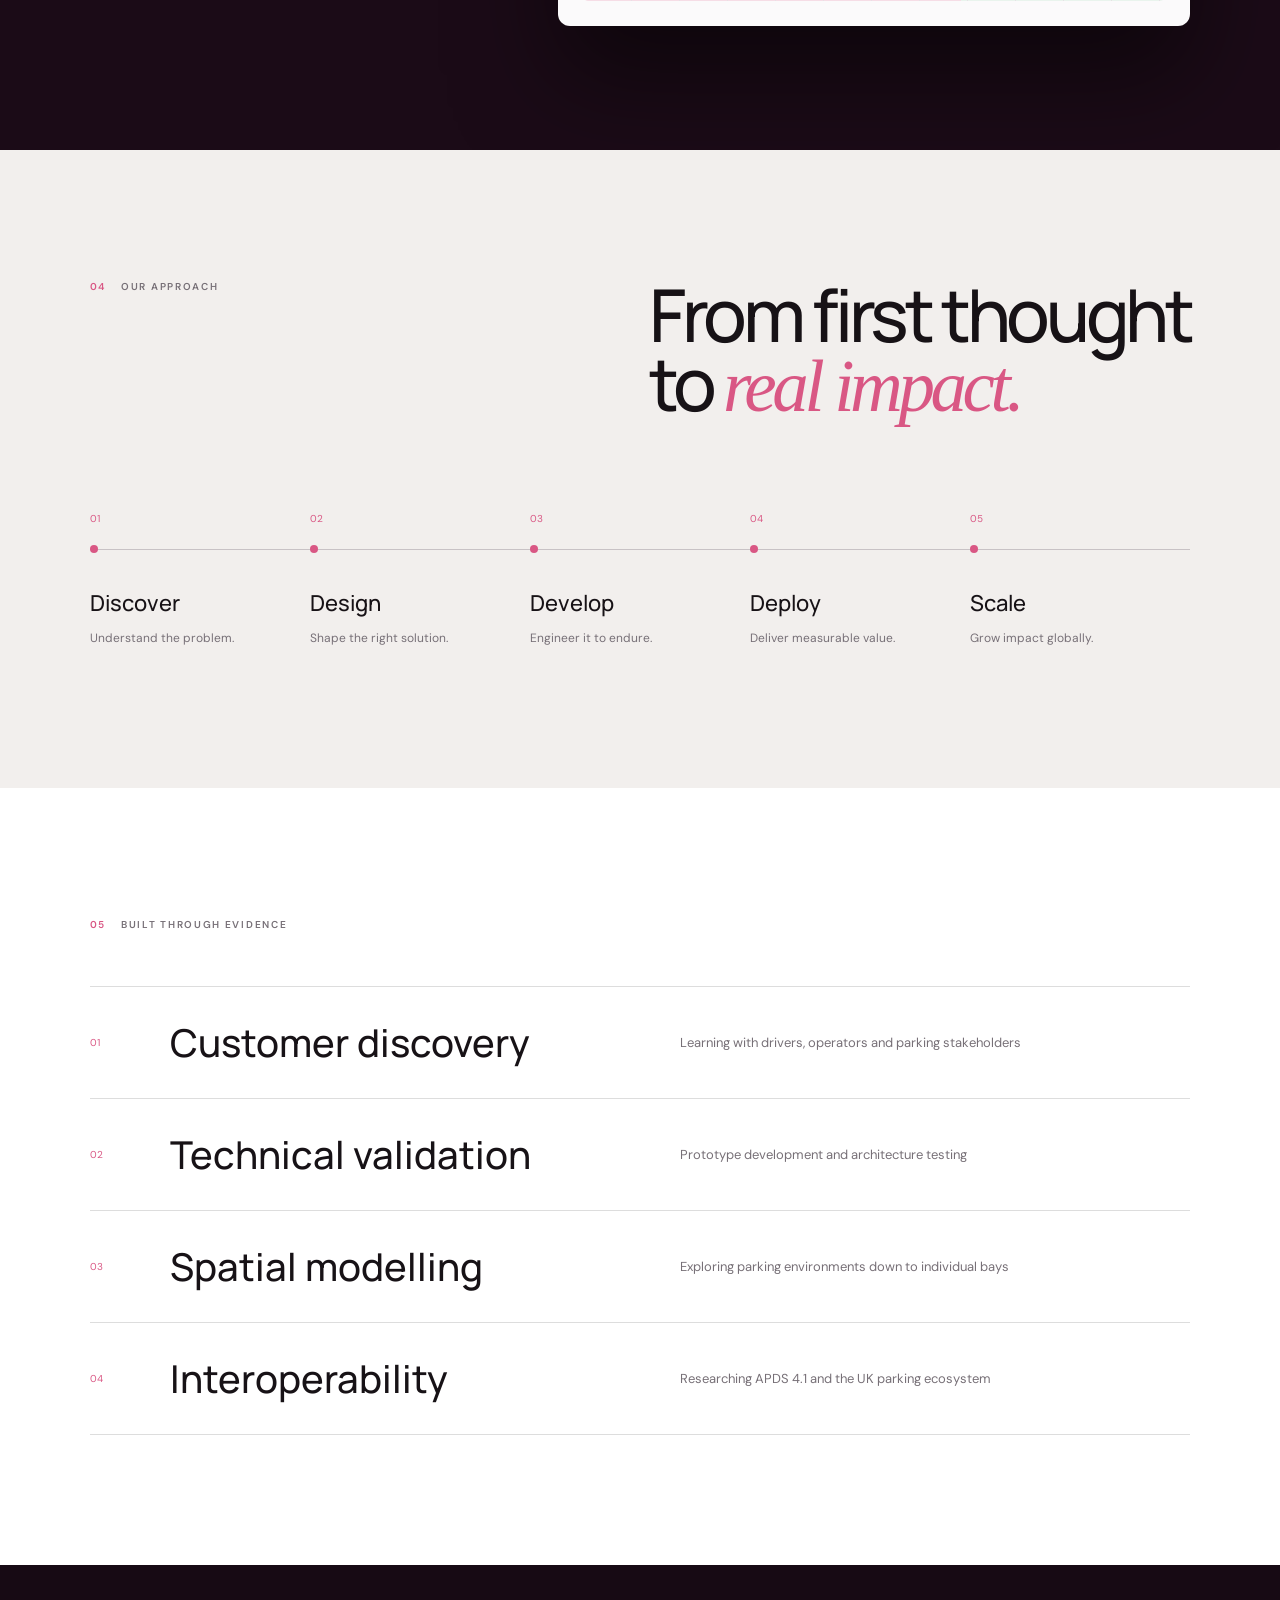
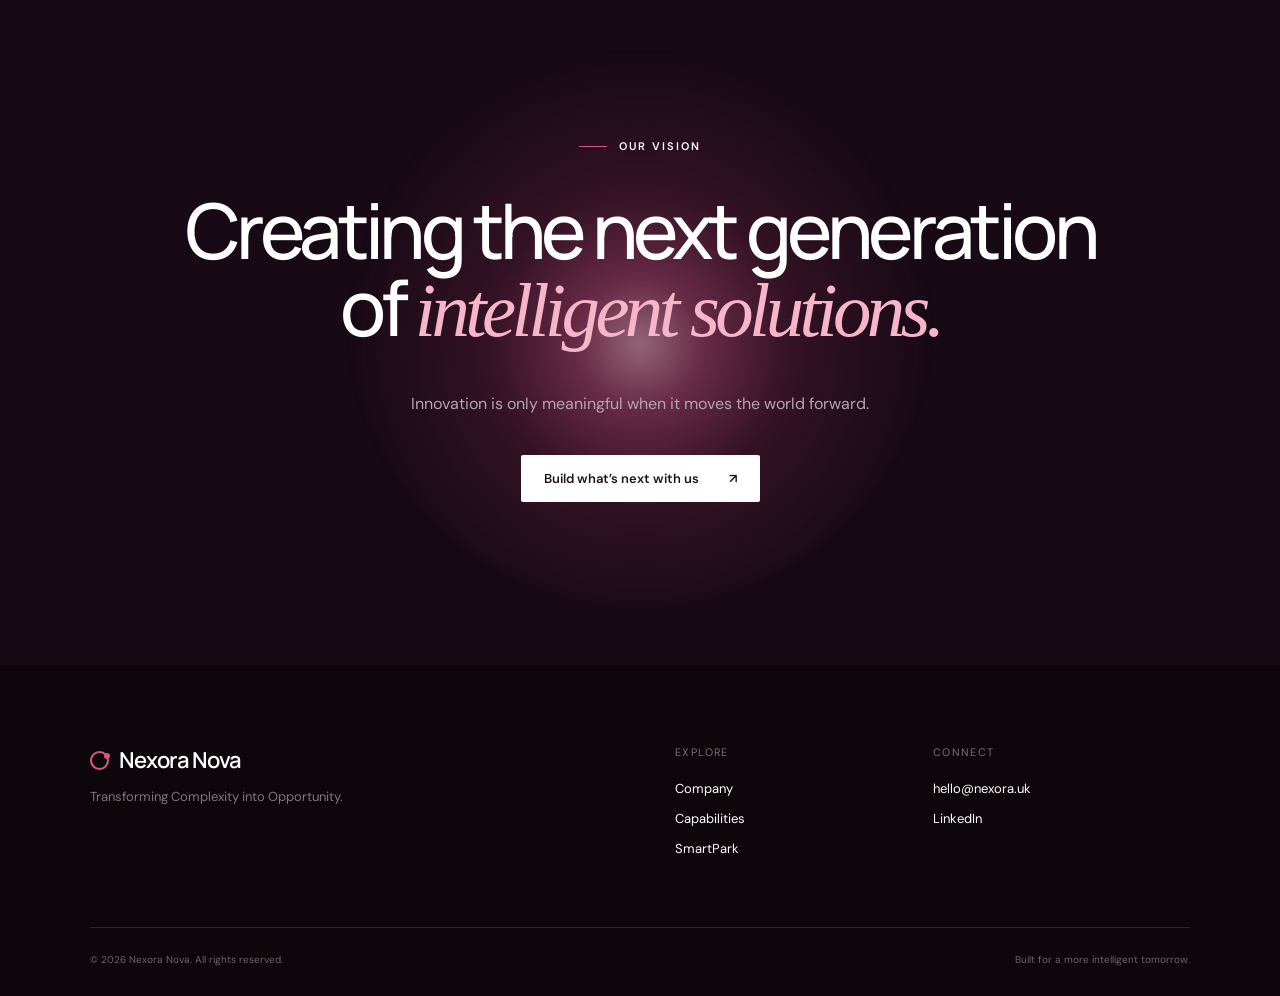
==== commit 216cc523: "Update SmartPark page and styles for improved user experience" ====
--- a/index.html
+++ b/index.html
@@ -3,13 +3,14 @@
 <head>
   <meta charset="UTF-8">
   <meta name="viewport" content="width=device-width, initial-scale=1.0">
-  <meta name="description" content="Nexora Nova creates intelligent solutions through AI, cloud, software engineering and digital innovation.">
+  <meta name="description" content="Nexora Nova builds practical technology ventures. Discover SmartPark, our intelligent parking platform for operators and drivers.">
   <meta name="theme-color" content="#130912">
   <title>Nexora Nova — Transforming Complexity into Opportunity</title>
   <link rel="preconnect" href="https://fonts.googleapis.com">
   <link rel="preconnect" href="https://fonts.gstatic.com" crossorigin>
   <link href="https://fonts.googleapis.com/css2?family=DM+Sans:wght@400;500;600&family=Manrope:wght@400;500;600&display=swap" rel="stylesheet">
   <link rel="stylesheet" href="styles.css">
+  <link rel="stylesheet" href="smartpark.css">
   <link rel="stylesheet" href="mobile.css">
   <script src="script.js" defer></script>
 </head>
@@ -17,7 +18,7 @@
   <header class="nav" id="nav">
     <a class="brand" href="#top" aria-label="Nexora Nova home"><span class="brand-mark"></span>Nexora Nova</a>
     <nav aria-label="Main navigation">
-      <a href="#about">Company</a><a href="#solutions">Solutions</a><a href="#smartpark">SmartPark</a>
+      <a href="#about">Company</a><a href="#capabilities">Capabilities</a><a href="smartpark.html">SmartPark</a>
     </nav>
     <a class="nav-cta" href="mailto:hello@nexora.uk">Start a conversation <span>↗</span></a>
     <button class="menu" aria-label="Open menu" aria-expanded="false"><span></span><span></span></button>
@@ -28,10 +29,10 @@
       <img class="hero-art" src="assets/nexora-ecosystem.png" alt="Luminous connected digital ecosystem">
       <div class="hero-shade"></div>
       <div class="hero-copy reveal">
-        <p class="eyebrow">Intelligence, made practical.</p>
-        <h1>Transforming complexity<br>into <em>opportunity.</em></h1>
-        <p class="lead">We connect ideas, people and technology to solve the real-world challenges that matter.</p>
-        <div class="actions"><a class="button light" href="#solutions">Explore solutions</a><a class="text-link" href="#about">Discover Nexora Nova <span>↓</span></a></div>
+        <p class="eyebrow">Technology ventures, made practical.</p>
+        <h1>Building products for<br>real-world <em>challenges.</em></h1>
+        <p class="lead">We turn evidence, engineering and ambitious ideas into intelligent products—starting with a better way to understand and manage parking.</p>
+        <div class="actions"><a class="button light" href="smartpark.html">Explore SmartPark</a><a class="text-link" href="#about">Discover Nexora Nova <span>↓</span></a></div>
       </div>
       <div class="scroll-hint">Scroll to explore <span></span></div>
     </section>
@@ -40,12 +41,12 @@
       <div class="section-kicker reveal"><span>01</span> Who we are</div>
       <div class="intro-grid">
         <h2 class="reveal">Building<br>what’s <em>next.</em></h2>
-        <div class="intro-copy reveal"><p>Nexora Nova exists to bridge innovative ideas and real-world challenges.</p><p>We combine technology, creativity and practical execution to create intelligent products that improve efficiency, decision-making, sustainability and everyday experiences.</p><a class="arrow-link" href="#journey">How we innovate <span>↗</span></a></div>
+        <div class="intro-copy reveal"><p>Nexora Nova is a technology venture studio building practical products around complex, everyday problems.</p><p>We combine customer discovery, spatial intelligence, data and software engineering to move ideas from evidence to working prototypes—and onward to real-world deployment.</p><a class="arrow-link" href="#journey">How we build <span>↗</span></a></div>
       </div>
     </section>
 
-    <section class="solutions section" id="solutions">
-      <div class="section-head reveal"><div class="section-kicker"><span>02</span> What we do</div><h2>Technology with<br><em>purpose.</em></h2></div>
+    <section class="solutions section" id="capabilities">
+      <div class="section-head reveal"><div class="section-kicker"><span>02</span> What enables our products</div><h2>Capabilities with<br><em>purpose.</em></h2></div>
       <div class="card-grid">
         <article class="solution-card reveal"><div class="card-icon ai-icon"><i></i><i></i><i></i></div><div><span>01</span><h3>Artificial<br>Intelligence</h3><p>Intelligent systems that sharpen decisions and unlock productivity.</p></div><a href="mailto:hello@nexora.uk?subject=Artificial Intelligence" aria-label="Learn about Artificial Intelligence">↗</a></article>
         <article class="solution-card reveal"><div class="card-icon infra-icon"><i></i><i></i><i></i></div><div><span>02</span><h3>Smart<br>Infrastructure</h3><p>Connected solutions for transport, mobility and operations.</p></div><a href="mailto:hello@nexora.uk?subject=Smart Infrastructure" aria-label="Learn about Smart Infrastructure">↗</a></article>
@@ -55,11 +56,11 @@
     </section>
 
     <section class="smartpark" id="smartpark">
-      <div class="smart-copy reveal"><div class="section-kicker light-kicker"><span>03</span> Featured innovation</div><div class="product-label"><span class="product-mark">P</span> SmartPark</div><h2>The future of<br>parking <em>is here.</em></h2><p>One intelligent platform connecting drivers, operators and spaces—making every journey simpler.</p><a class="button rose" href="mailto:hello@nexora.uk?subject=SmartPark">Explore SmartPark <span>↗</span></a></div>
+      <div class="smart-copy reveal"><div class="section-kicker light-kicker"><span>03</span> Flagship venture</div><div class="product-label"><span class="product-mark">P</span> SmartPark <small>Prototype in development</small></div><h2>Parking, understood<br>at <em>bay level.</em></h2><p>An intelligent parking platform connecting spatial information, booking and allocation, operator visibility and driver guidance in one experience.</p><a class="button rose" href="smartpark.html">Explore SmartPark <span>↗</span></a></div>
       <div class="dashboard reveal" aria-label="SmartPark analytics preview">
-        <div class="dash-top"><strong><span>P</span> SmartPark</strong><small>Live operations</small><i></i></div>
-        <div class="metrics"><div><small>Occupancy</small><b>78<sup>%</sup></b><span class="up">↗ 4.2%</span></div><div><small>Spaces available</small><b>124</b><span>of 564 total</span></div></div>
-        <div class="chart"><small>Occupancy today</small><svg viewBox="0 0 600 170" preserveAspectRatio="none" aria-hidden="true"><defs><linearGradient id="fill" x1="0" y1="0" x2="0" y2="1"><stop offset="0" stop-color="#d95784" stop-opacity=".45"/><stop offset="1" stop-color="#d95784" stop-opacity="0"/></linearGradient></defs><path class="area" d="M0 150 C70 140 80 110 140 118 S210 72 270 82 S350 35 410 55 S500 18 600 28 L600 170 L0 170Z"/><path class="line" d="M0 150 C70 140 80 110 140 118 S210 72 270 82 S350 35 410 55 S500 18 600 28"/></svg></div>
+        <div class="dash-top"><strong><span>P</span> SmartPark</strong><small>Prototype operations view</small><i></i></div>
+        <div class="metrics"><div><small>Allocated spaces</small><b>78<sup>%</sup></b><span>Illustrative</span></div><div><small>Spaces available</small><b>124</b><span>Demo data</span></div></div>
+        <div class="chart"><small>Booking-derived availability · illustrative</small><svg viewBox="0 0 600 170" preserveAspectRatio="none" aria-hidden="true"><defs><linearGradient id="fill" x1="0" y1="0" x2="0" y2="1"><stop offset="0" stop-color="#d95784" stop-opacity=".45"/><stop offset="1" stop-color="#d95784" stop-opacity="0"/></linearGradient></defs><path class="area" d="M0 150 C70 140 80 110 140 118 S210 72 270 82 S350 35 410 55 S500 18 600 28 L600 170 L0 170Z"/><path class="line" d="M0 150 C70 140 80 110 140 118 S210 72 270 82 S350 35 410 55 S500 18 600 28"/></svg></div>
         <div class="lot"><small>Zone overview</small><div class="spaces"></div></div>
       </div>
     </section>
@@ -70,8 +71,8 @@
     </section>
 
     <section class="industries section">
-      <div class="section-kicker reveal"><span>05</span> Industries</div>
-      <div class="industry-list"><article class="reveal"><span>01</span><h3>Healthcare</h3><p>Smarter operations and reporting</p></article><article class="reveal"><span>02</span><h3>Smart Cities</h3><p>Connected places and mobility</p></article><article class="reveal"><span>03</span><h3>Transportation</h3><p>Better movement and efficiency</p></article><article class="reveal"><span>04</span><h3>Public Sector</h3><p>Services designed around people</p></article><article class="reveal"><span>05</span><h3>Commercial Operations</h3><p>Automation and optimisation</p></article></div>
+      <div class="section-kicker reveal"><span>05</span> Built through evidence</div>
+      <div class="industry-list"><article class="reveal"><span>01</span><h3>Customer discovery</h3><p>Learning with drivers, operators and parking stakeholders</p></article><article class="reveal"><span>02</span><h3>Technical validation</h3><p>Prototype development and architecture testing</p></article><article class="reveal"><span>03</span><h3>Spatial modelling</h3><p>Exploring parking environments down to individual bays</p></article><article class="reveal"><span>04</span><h3>Interoperability</h3><p>Researching APDS 4.1 and the UK parking ecosystem</p></article></div>
     </section>
 
     <section class="vision">
@@ -79,6 +80,6 @@
     </section>
   </main>
 
-  <footer><div><a class="brand footer-brand" href="#top"><span class="brand-mark"></span>Nexora Nova</a><p>Transforming Complexity into Opportunity.</p></div><div class="footer-links"><div><small>Explore</small><a href="#about">Company</a><a href="#solutions">Solutions</a><a href="#smartpark">SmartPark</a></div><div><small>Connect</small><a href="mailto:hello@nexora.uk">hello@nexora.uk</a><a href="#">LinkedIn</a></div></div><div class="footer-bottom"><span>© 2026 Nexora Nova. All rights reserved.</span><span>Built for a more intelligent tomorrow.</span></div></footer>
+  <footer><div><a class="brand footer-brand" href="#top"><span class="brand-mark"></span>Nexora Nova</a><p>Transforming Complexity into Opportunity.</p></div><div class="footer-links"><div><small>Explore</small><a href="#about">Company</a><a href="#capabilities">Capabilities</a><a href="smartpark.html">SmartPark</a></div><div><small>Connect</small><a href="mailto:hello@nexora.uk">hello@nexora.uk</a><a href="#">LinkedIn</a></div></div><div class="footer-bottom"><span>© 2026 Nexora Nova. All rights reserved.</span><span>Built for a more intelligent tomorrow.</span></div></footer>
 </body>
 </html>
--- a/smartpark.css
+++ b/smartpark.css
@@ -0,0 +1,3 @@
+.product-page{background:#f5f5f2}.sp-hero{min-height:100svh;background:#180b16;color:#fff;padding:160px 7vw 95px;display:grid;grid-template-columns:.85fr 1.15fr;gap:7vw;align-items:center;overflow:hidden}.sp-hero-copy{position:relative;z-index:2}.sp-title{display:flex;align-items:center;gap:11px;font:600 18px Manrope;margin:42px 0 25px}.sp-title .product-mark{margin:0}.sp-hero h1{font:500 clamp(54px,6vw,92px)/.97 Manrope;letter-spacing:-.065em;margin:0 0 30px}.sp-hero h1 em{color:var(--soft)}.sp-hero-copy>p:not(.eyebrow){color:#beafb9;font-size:17px;line-height:1.65;max-width:630px}.bay-scene{background:#f7f5f6;color:var(--ink);padding:20px;border-radius:14px;box-shadow:0 45px 100px rgba(0,0,0,.45);transform:perspective(1300px) rotateY(-5deg)}.scene-bar{display:flex;justify-content:space-between;align-items:center;padding:4px 4px 19px;border-bottom:1px solid #ddd7db}.scene-bar span{font-weight:600}.scene-bar small{color:#81777e}.scene-grid{display:grid;grid-template-columns:repeat(4,1fr);gap:10px;margin-top:20px}.bay{height:105px;border-radius:5px;padding:13px;display:flex;flex-direction:column;justify-content:space-between;border:1px solid}.bay b{font:600 13px Manrope}.bay span{font-size:9px;text-transform:uppercase;letter-spacing:.08em}.bay.available{background:#e6f3eb;border-color:#8ab99c;color:#27623f}.bay.allocated{background:#f8e4eb;border-color:#d887a4;color:#8a2e51}.bay.occupied{background:#e7e3e5;border-color:#aaa1a7;color:#645a60}.bay.accessible{background:#e5ecfa;border-color:#8ca4d4;color:#345792}.bay.staff{background:#f6eddc;border-color:#d5b776;color:#775c21}.drive-lane{grid-column:1/-1;height:77px;border-top:2px dashed #c5bec2;border-bottom:2px dashed #c5bec2;display:flex;align-items:center;justify-content:space-between;color:#9a9096;font-size:10px;letter-spacing:.13em;padding:0 22px}.drive-lane i{font-style:normal;font-size:28px;color:var(--rose)}.scene-key{display:flex;gap:18px;flex-wrap:wrap;margin-top:20px;font-size:9px;color:#756b72}.scene-key span{display:flex;align-items:center;gap:6px}.scene-key i{width:8px;height:8px;border-radius:50%}.scene-key i.available{background:#67a77e}.scene-key i.allocated{background:var(--rose)}.scene-key i.accessible{background:#6685c0}.scene-key i.occupied{background:#8b8187}.problem-grid{display:grid;grid-template-columns:1.25fr .75fr;gap:10vw;margin-top:85px}.problem-grid h2,.capability-section>h2,.status-intro h2{font:500 clamp(48px,6vw,88px)/1 Manrope;letter-spacing:-.06em;margin:0}.problem-grid h2 em,.capability-section>h2 em,.status-intro h2 em{color:var(--rose)}.problem-grid>div p{font-size:18px;line-height:1.6;margin:0 0 25px}.problem-grid>div p+p{font-size:14px;color:var(--muted)}.two-experiences{background:#fff}.experience-grid{display:grid;grid-template-columns:1fr 1fr;gap:20px}.experience-card{min-height:570px;padding:48px;background:#f2efed;position:relative;overflow:hidden}.experience-card.driver{background:#25121f;color:#fff}.card-no{font-size:10px;color:var(--rose);text-transform:uppercase;letter-spacing:.14em}.experience-card h3{font:500 clamp(30px,3vw,45px)/1.08 Manrope;letter-spacing:-.04em;max-width:560px;margin:70px 0 20px}.experience-card>p{color:var(--muted);line-height:1.65;max-width:500px}.experience-card.driver>p{color:#b5a7b0}.experience-card ol{list-style:none;padding:0;margin:35px 0 0;counter-reset:steps}.experience-card li{counter-increment:steps;border-top:1px solid rgba(127,113,122,.28);padding:13px 0;font-size:13px}.experience-card li:before{content:"0" counter(steps);color:var(--rose);font-size:9px;margin-right:20px}.mini-map{display:grid;grid-template-columns:repeat(6,1fr);gap:5px;margin-top:32px}.mini-map i{height:32px;background:#dcece2;border:1px solid #97bba4}.mini-map i:nth-child(2),.mini-map i:nth-child(5){background:#f4dce5;border-color:#d996ad}.route-line{display:flex;align-items:center;gap:12px;margin-top:55px;font-size:10px;text-transform:uppercase;letter-spacing:.1em}.route-line i{height:1px;background:var(--rose);flex:1;position:relative}.route-line i:after{content:"";width:7px;height:7px;background:var(--rose);border-radius:50%;position:absolute;right:0;top:-3px}.capability-section{background:#f2efed}.capability-section>h2{margin:75px 0 80px}.capability-list{border-top:1px solid #d2cccf}.capability-list article{display:grid;grid-template-columns:80px .85fr 1.15fr;gap:30px;align-items:center;padding:30px 0;border-bottom:1px solid #d2cccf}.capability-list article>span{color:var(--rose);font-size:10px}.capability-list h3{font:500 clamp(24px,2.5vw,37px) Manrope;margin:0}.capability-list p{color:var(--muted);font-size:14px;line-height:1.6;max-width:580px}.architecture{background:#180b16;color:#fff;display:grid;grid-template-columns:1fr 1fr;gap:10vw}.architecture h2{font:500 clamp(46px,5vw,76px)/1 Manrope;letter-spacing:-.06em;margin:65px 0 30px}.architecture h2 em{color:var(--soft)}.architecture-copy>p{color:#b8aab4;line-height:1.7;max-width:600px}.architecture-copy .research-note{font-size:11px;border-left:2px solid var(--rose);padding-left:15px;margin-top:28px;color:#8f7e89}.architecture-flow{display:flex;flex-direction:column;gap:10px;align-items:stretch;text-align:center}.architecture-flow>div{border:1px solid #4a3544;padding:16px;font-size:12px;background:#21111d}.architecture-flow>span{color:var(--rose)}.architecture-flow .active{background:var(--rose);border-color:var(--rose);font-weight:600}.architecture-flow .split{display:grid;grid-template-columns:1fr 1fr;gap:10px;background:none;border:0;padding:0}.architecture-flow .split b{padding:16px;border:1px solid #4a3544;font-size:11px}.evidence{background:#fff}.evidence-grid{display:grid;grid-template-columns:repeat(3,1fr);gap:1px;background:#d8d3d6}.evidence-grid article{background:#fff;padding:38px;min-height:230px}.evidence-grid span{color:var(--rose);font-size:10px}.evidence-grid h3{font:500 25px Manrope;margin:60px 0 12px}.evidence-grid p{font-size:13px;line-height:1.6;color:var(--muted)}.status-section{background:#f2efed}.status-intro{display:grid;grid-template-columns:1fr .7fr;gap:9vw;margin:75px 0}.status-intro p{font-size:16px;line-height:1.7;color:var(--muted)}.status-grid{display:grid;grid-template-columns:1fr 1fr;gap:20px}.status-grid article{background:#fff;padding:42px}.status-tag{display:inline-block;padding:7px 10px;font-size:9px;letter-spacing:.1em;text-transform:uppercase;background:#e3f1e8;color:#38704d}.status-tag.next{background:#f5e3ea;color:#9a3a5e}.status-grid h3{font:500 27px Manrope;margin:35px 0 25px}.status-grid ul{list-style:none;padding:0;margin:0}.status-grid li{padding:13px 0;border-top:1px solid #e4dfe2;color:var(--muted);font-size:13px}.status-grid li:before{content:"→";color:var(--rose);margin-right:12px}.sp-cta{min-height:720px;background:#170a14;color:#fff;display:flex;flex-direction:column;align-items:center;justify-content:center;text-align:center;padding:100px 7vw}.sp-cta h2{font:500 clamp(48px,6vw,88px)/1 Manrope;letter-spacing:-.06em;margin:30px 0}.sp-cta h2 em{color:var(--soft)}.sp-cta>p:not(.eyebrow){color:#b4a5af;max-width:630px;line-height:1.6}.sp-cta .button{margin-top:28px}.product-label small{margin-left:12px;color:#a794a1;font-size:9px;text-transform:uppercase;letter-spacing:.1em}
+@media(max-width:900px){.sp-hero,.architecture{grid-template-columns:1fr}.sp-hero{padding-top:135px}.bay-scene{transform:none}.problem-grid,.status-intro{grid-template-columns:1fr}.experience-card{padding:35px}.capability-list article{grid-template-columns:50px 1fr}.capability-list p{grid-column:2}.architecture{gap:70px}.evidence-grid{grid-template-columns:1fr}}
+@media(max-width:600px){.sp-hero{padding:115px 22px 70px}.sp-hero h1{font-size:49px}.sp-hero .actions{margin-bottom:30px}.bay-scene{padding:12px}.scene-bar{align-items:flex-start;gap:8px;flex-direction:column}.scene-grid{gap:5px}.bay{height:80px;padding:8px}.bay span{font-size:7px}.scene-key{gap:10px}.problem-grid{margin-top:55px}.experience-grid,.status-grid{grid-template-columns:1fr}.experience-card{min-height:540px;padding:28px}.experience-card h3{margin-top:50px}.capability-section>h2{margin:55px 0}.capability-list article{gap:10px}.architecture{padding:90px 22px}.architecture h2{margin-top:45px}.status-grid article{padding:28px}.sp-cta{min-height:650px;padding:90px 22px}}
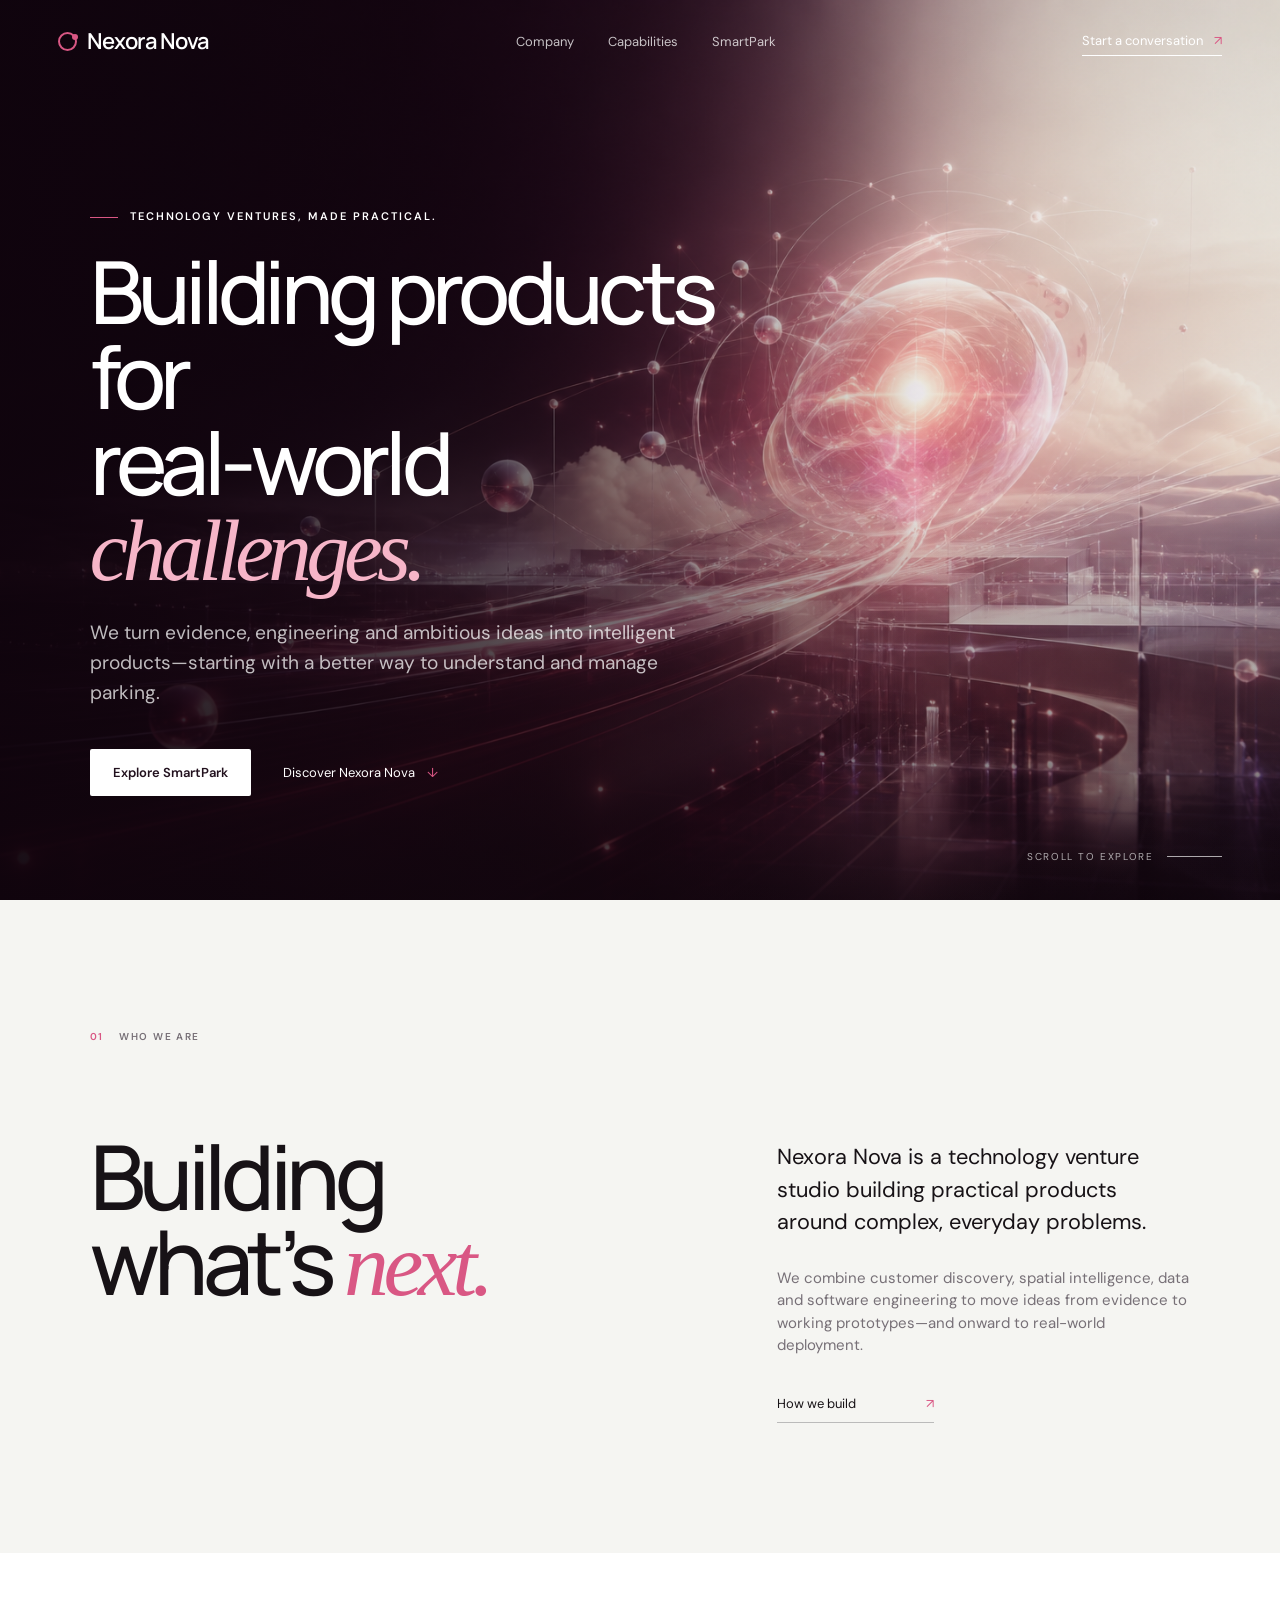
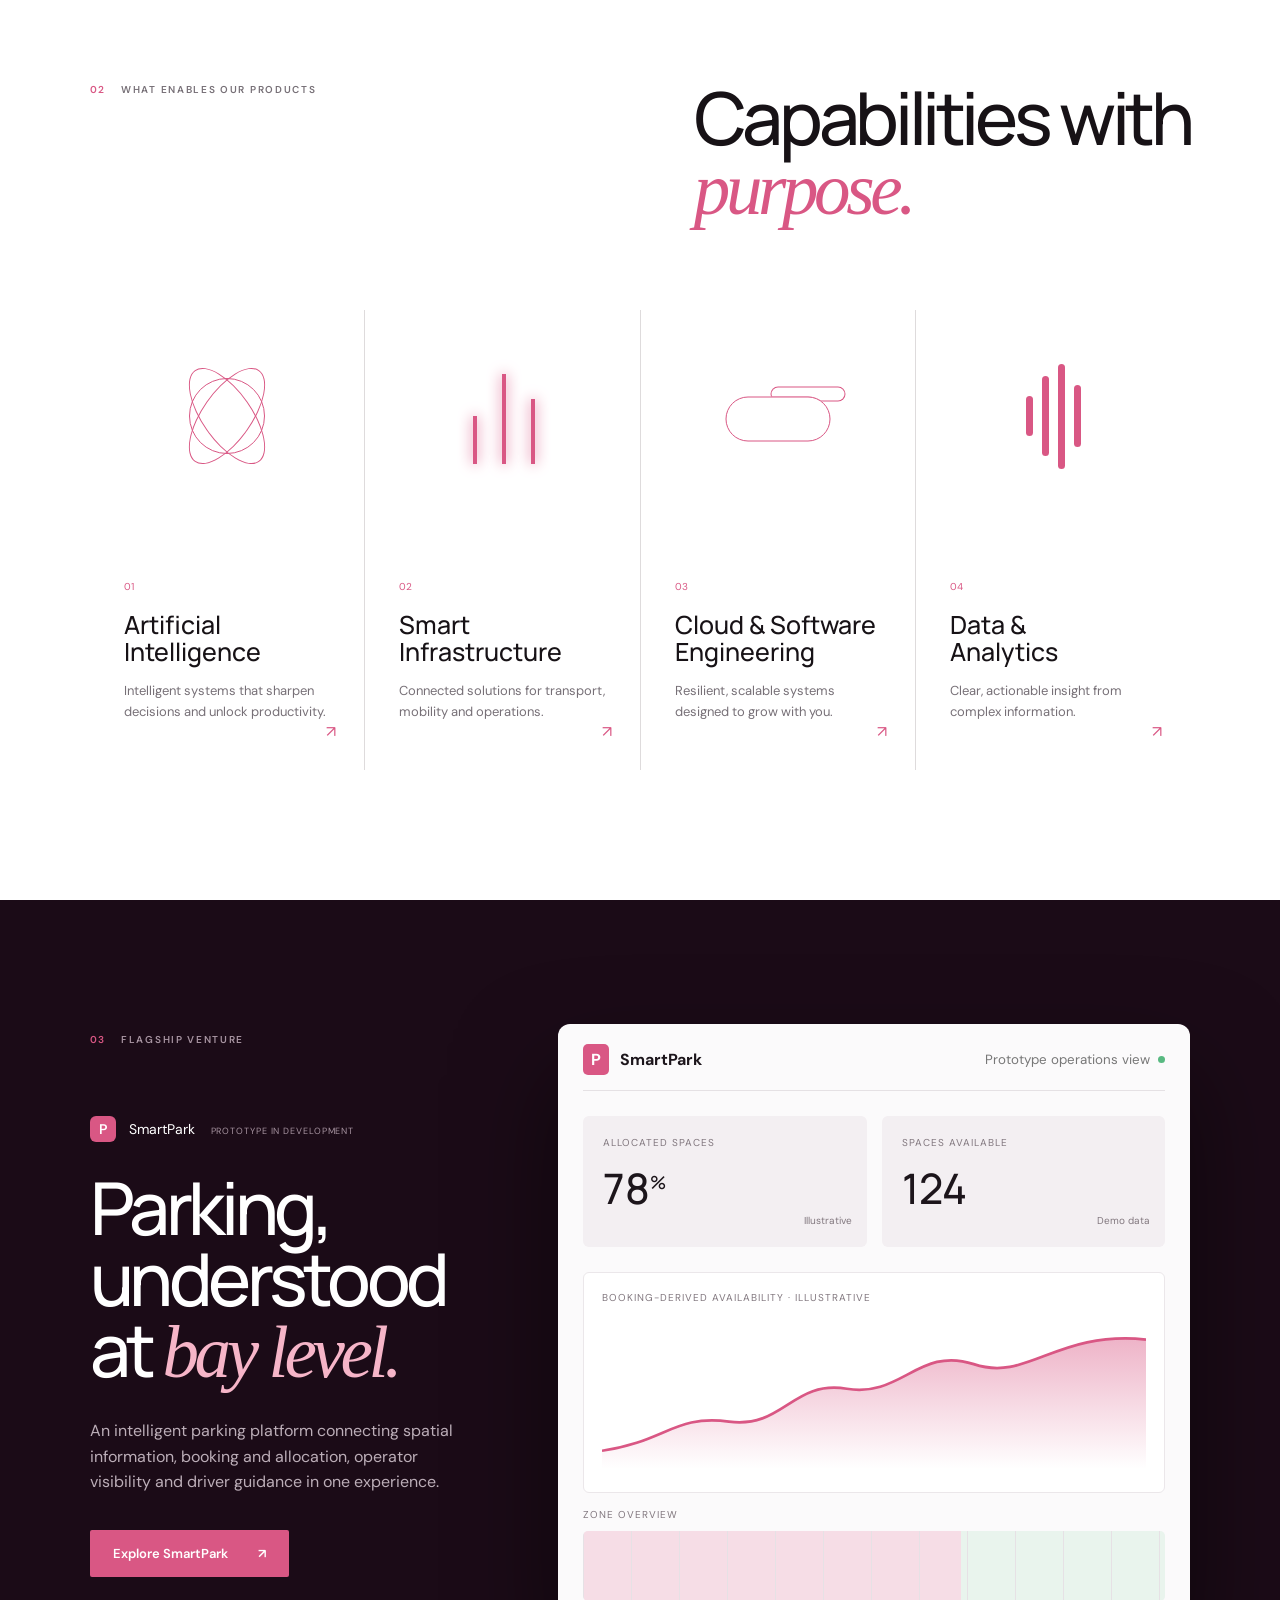
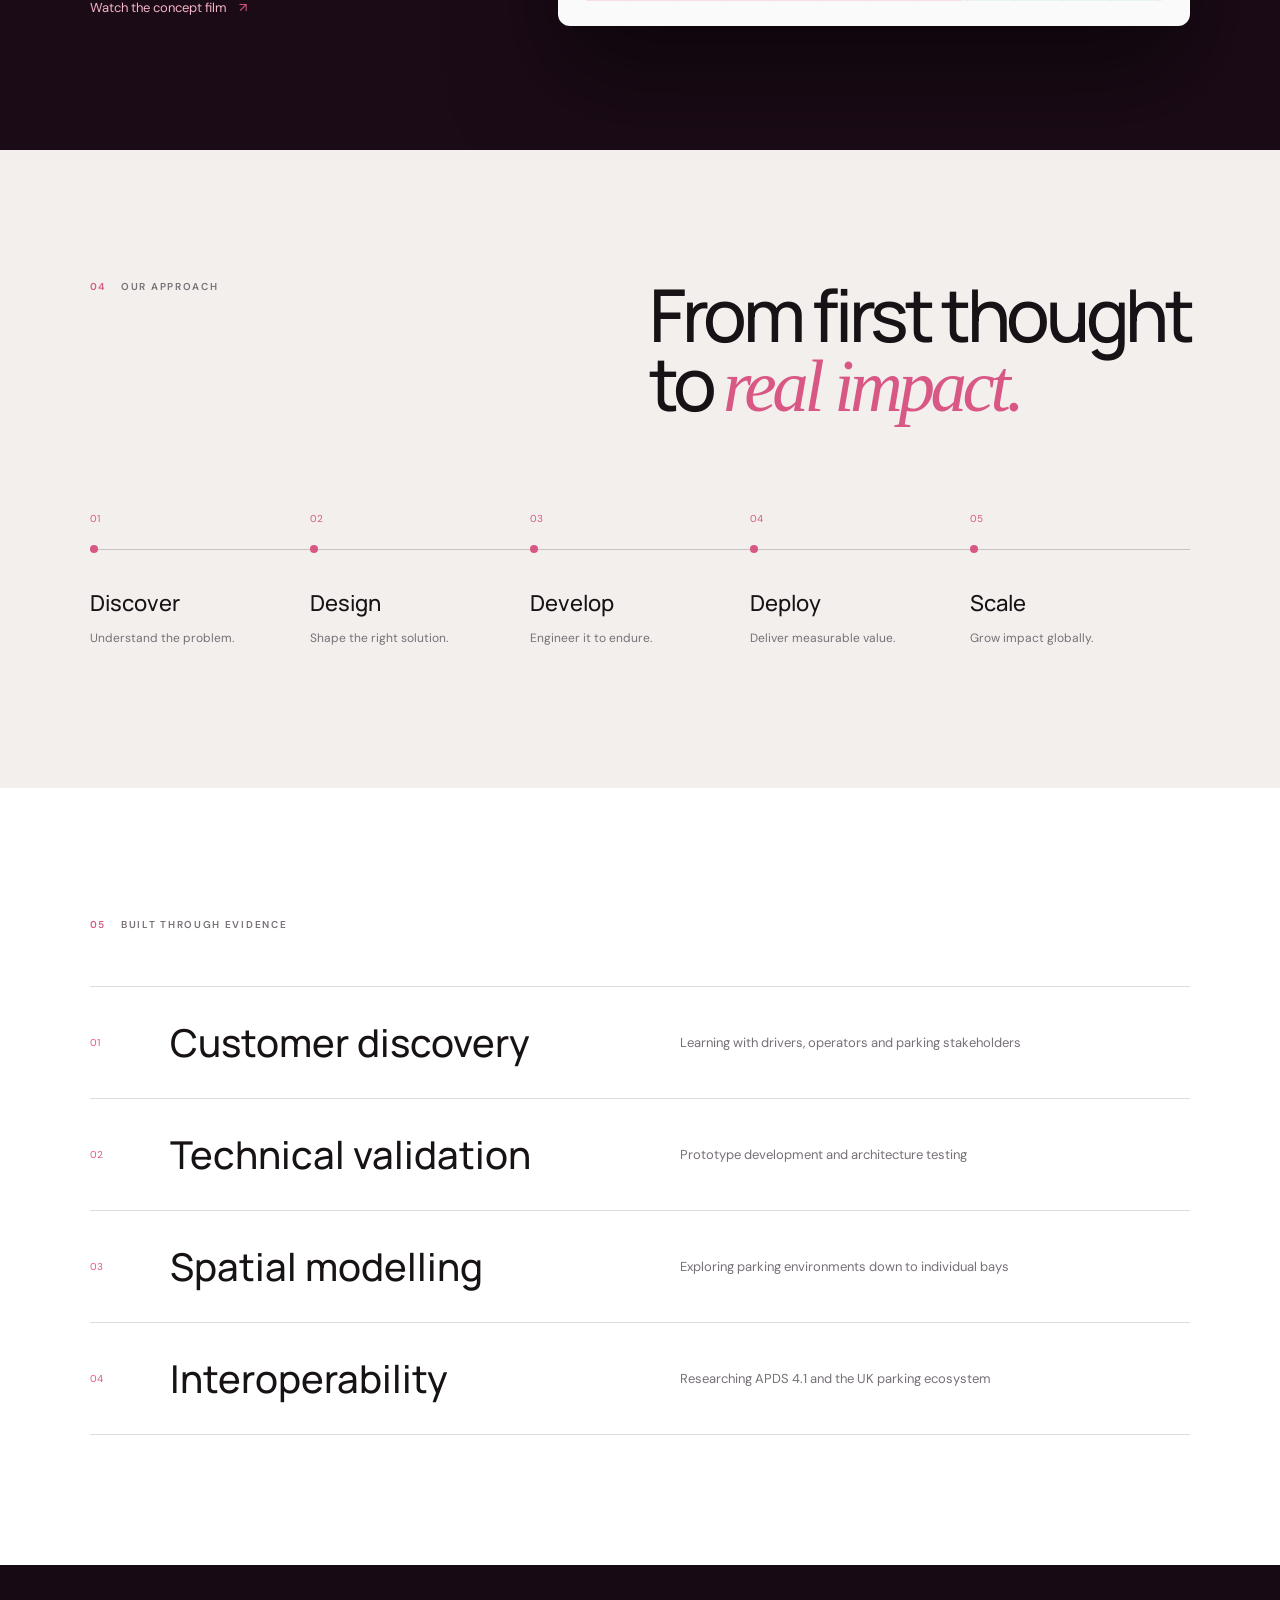
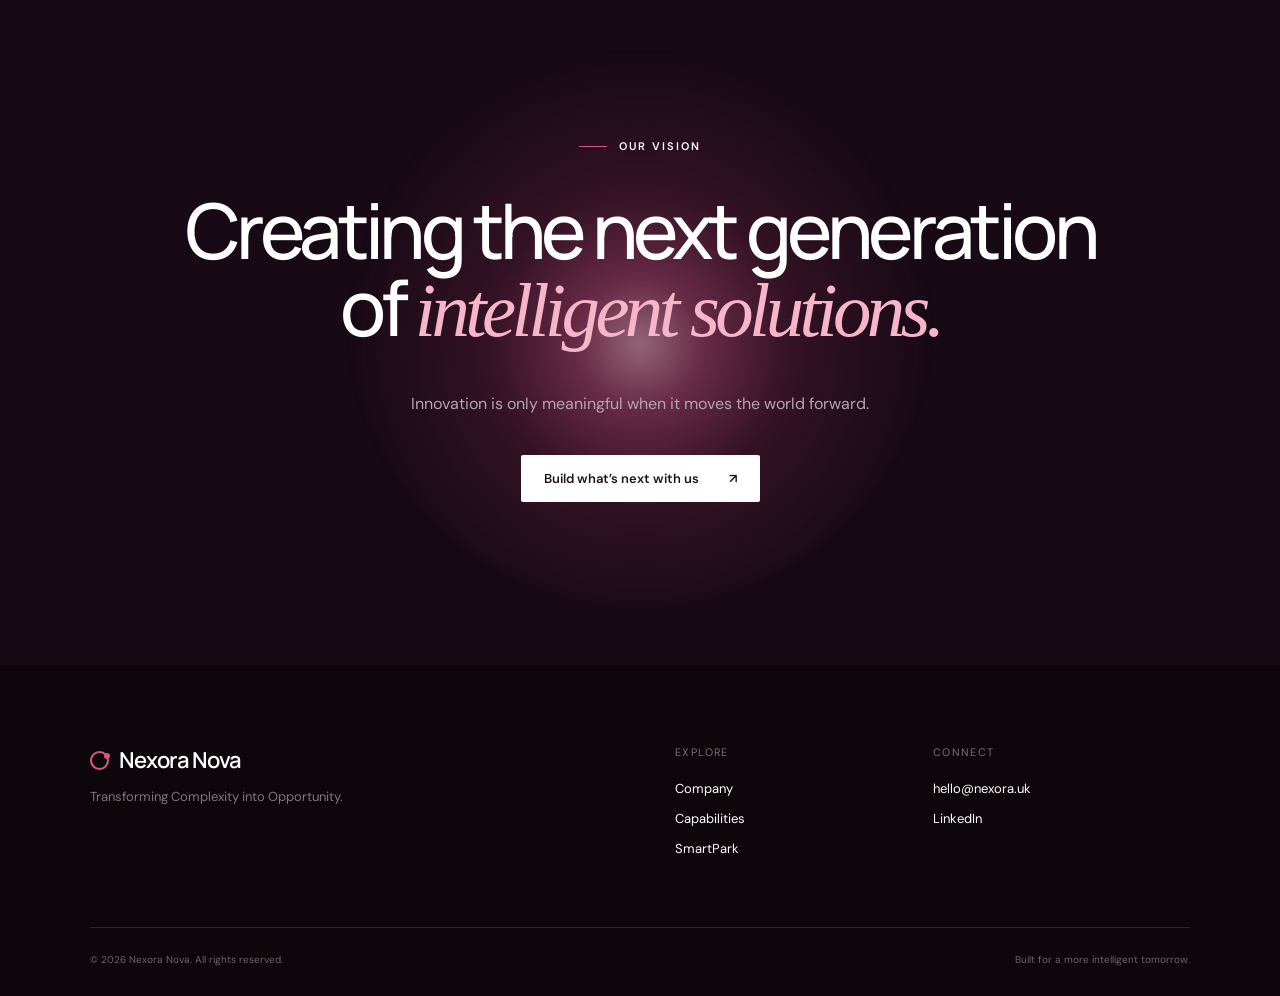
==== commit 0598fba5: "Add smartpark concept video to assets" ====
--- a/index.html
+++ b/index.html
@@ -56,7 +56,7 @@
     </section>
 
     <section class="smartpark" id="smartpark">
-      <div class="smart-copy reveal"><div class="section-kicker light-kicker"><span>03</span> Flagship venture</div><div class="product-label"><span class="product-mark">P</span> SmartPark <small>Prototype in development</small></div><h2>Parking, understood<br>at <em>bay level.</em></h2><p>An intelligent parking platform connecting spatial information, booking and allocation, operator visibility and driver guidance in one experience.</p><a class="button rose" href="smartpark.html">Explore SmartPark <span>↗</span></a></div>
+      <div class="smart-copy reveal"><div class="section-kicker light-kicker"><span>03</span> Flagship venture</div><div class="product-label"><span class="product-mark">P</span> SmartPark <small>Prototype in development</small></div><h2>Parking, understood<br>at <em>bay level.</em></h2><p>An intelligent parking platform connecting spatial information, booking and allocation, operator visibility and driver guidance in one experience.</p><a class="button rose" href="smartpark.html">Explore SmartPark <span>↗</span></a><a class="text-link film-link" href="smartpark.html#film">Watch the concept film <span aria-hidden="true">↗</span></a></div>
       <div class="dashboard reveal" aria-label="SmartPark analytics preview">
         <div class="dash-top"><strong><span>P</span> SmartPark</strong><small>Prototype operations view</small><i></i></div>
         <div class="metrics"><div><small>Allocated spaces</small><b>78<sup>%</sup></b><span>Illustrative</span></div><div><small>Spaces available</small><b>124</b><span>Demo data</span></div></div>
--- a/smartpark.css
+++ b/smartpark.css
@@ -1,3 +1,21 @@
 .product-page{background:#f5f5f2}.sp-hero{min-height:100svh;background:#180b16;color:#fff;padding:160px 7vw 95px;display:grid;grid-template-columns:.85fr 1.15fr;gap:7vw;align-items:center;overflow:hidden}.sp-hero-copy{position:relative;z-index:2}.sp-title{display:flex;align-items:center;gap:11px;font:600 18px Manrope;margin:42px 0 25px}.sp-title .product-mark{margin:0}.sp-hero h1{font:500 clamp(54px,6vw,92px)/.97 Manrope;letter-spacing:-.065em;margin:0 0 30px}.sp-hero h1 em{color:var(--soft)}.sp-hero-copy>p:not(.eyebrow){color:#beafb9;font-size:17px;line-height:1.65;max-width:630px}.bay-scene{background:#f7f5f6;color:var(--ink);padding:20px;border-radius:14px;box-shadow:0 45px 100px rgba(0,0,0,.45);transform:perspective(1300px) rotateY(-5deg)}.scene-bar{display:flex;justify-content:space-between;align-items:center;padding:4px 4px 19px;border-bottom:1px solid #ddd7db}.scene-bar span{font-weight:600}.scene-bar small{color:#81777e}.scene-grid{display:grid;grid-template-columns:repeat(4,1fr);gap:10px;margin-top:20px}.bay{height:105px;border-radius:5px;padding:13px;display:flex;flex-direction:column;justify-content:space-between;border:1px solid}.bay b{font:600 13px Manrope}.bay span{font-size:9px;text-transform:uppercase;letter-spacing:.08em}.bay.available{background:#e6f3eb;border-color:#8ab99c;color:#27623f}.bay.allocated{background:#f8e4eb;border-color:#d887a4;color:#8a2e51}.bay.occupied{background:#e7e3e5;border-color:#aaa1a7;color:#645a60}.bay.accessible{background:#e5ecfa;border-color:#8ca4d4;color:#345792}.bay.staff{background:#f6eddc;border-color:#d5b776;color:#775c21}.drive-lane{grid-column:1/-1;height:77px;border-top:2px dashed #c5bec2;border-bottom:2px dashed #c5bec2;display:flex;align-items:center;justify-content:space-between;color:#9a9096;font-size:10px;letter-spacing:.13em;padding:0 22px}.drive-lane i{font-style:normal;font-size:28px;color:var(--rose)}.scene-key{display:flex;gap:18px;flex-wrap:wrap;margin-top:20px;font-size:9px;color:#756b72}.scene-key span{display:flex;align-items:center;gap:6px}.scene-key i{width:8px;height:8px;border-radius:50%}.scene-key i.available{background:#67a77e}.scene-key i.allocated{background:var(--rose)}.scene-key i.accessible{background:#6685c0}.scene-key i.occupied{background:#8b8187}.problem-grid{display:grid;grid-template-columns:1.25fr .75fr;gap:10vw;margin-top:85px}.problem-grid h2,.capability-section>h2,.status-intro h2{font:500 clamp(48px,6vw,88px)/1 Manrope;letter-spacing:-.06em;margin:0}.problem-grid h2 em,.capability-section>h2 em,.status-intro h2 em{color:var(--rose)}.problem-grid>div p{font-size:18px;line-height:1.6;margin:0 0 25px}.problem-grid>div p+p{font-size:14px;color:var(--muted)}.two-experiences{background:#fff}.experience-grid{display:grid;grid-template-columns:1fr 1fr;gap:20px}.experience-card{min-height:570px;padding:48px;background:#f2efed;position:relative;overflow:hidden}.experience-card.driver{background:#25121f;color:#fff}.card-no{font-size:10px;color:var(--rose);text-transform:uppercase;letter-spacing:.14em}.experience-card h3{font:500 clamp(30px,3vw,45px)/1.08 Manrope;letter-spacing:-.04em;max-width:560px;margin:70px 0 20px}.experience-card>p{color:var(--muted);line-height:1.65;max-width:500px}.experience-card.driver>p{color:#b5a7b0}.experience-card ol{list-style:none;padding:0;margin:35px 0 0;counter-reset:steps}.experience-card li{counter-increment:steps;border-top:1px solid rgba(127,113,122,.28);padding:13px 0;font-size:13px}.experience-card li:before{content:"0" counter(steps);color:var(--rose);font-size:9px;margin-right:20px}.mini-map{display:grid;grid-template-columns:repeat(6,1fr);gap:5px;margin-top:32px}.mini-map i{height:32px;background:#dcece2;border:1px solid #97bba4}.mini-map i:nth-child(2),.mini-map i:nth-child(5){background:#f4dce5;border-color:#d996ad}.route-line{display:flex;align-items:center;gap:12px;margin-top:55px;font-size:10px;text-transform:uppercase;letter-spacing:.1em}.route-line i{height:1px;background:var(--rose);flex:1;position:relative}.route-line i:after{content:"";width:7px;height:7px;background:var(--rose);border-radius:50%;position:absolute;right:0;top:-3px}.capability-section{background:#f2efed}.capability-section>h2{margin:75px 0 80px}.capability-list{border-top:1px solid #d2cccf}.capability-list article{display:grid;grid-template-columns:80px .85fr 1.15fr;gap:30px;align-items:center;padding:30px 0;border-bottom:1px solid #d2cccf}.capability-list article>span{color:var(--rose);font-size:10px}.capability-list h3{font:500 clamp(24px,2.5vw,37px) Manrope;margin:0}.capability-list p{color:var(--muted);font-size:14px;line-height:1.6;max-width:580px}.architecture{background:#180b16;color:#fff;display:grid;grid-template-columns:1fr 1fr;gap:10vw}.architecture h2{font:500 clamp(46px,5vw,76px)/1 Manrope;letter-spacing:-.06em;margin:65px 0 30px}.architecture h2 em{color:var(--soft)}.architecture-copy>p{color:#b8aab4;line-height:1.7;max-width:600px}.architecture-copy .research-note{font-size:11px;border-left:2px solid var(--rose);padding-left:15px;margin-top:28px;color:#8f7e89}.architecture-flow{display:flex;flex-direction:column;gap:10px;align-items:stretch;text-align:center}.architecture-flow>div{border:1px solid #4a3544;padding:16px;font-size:12px;background:#21111d}.architecture-flow>span{color:var(--rose)}.architecture-flow .active{background:var(--rose);border-color:var(--rose);font-weight:600}.architecture-flow .split{display:grid;grid-template-columns:1fr 1fr;gap:10px;background:none;border:0;padding:0}.architecture-flow .split b{padding:16px;border:1px solid #4a3544;font-size:11px}.evidence{background:#fff}.evidence-grid{display:grid;grid-template-columns:repeat(3,1fr);gap:1px;background:#d8d3d6}.evidence-grid article{background:#fff;padding:38px;min-height:230px}.evidence-grid span{color:var(--rose);font-size:10px}.evidence-grid h3{font:500 25px Manrope;margin:60px 0 12px}.evidence-grid p{font-size:13px;line-height:1.6;color:var(--muted)}.status-section{background:#f2efed}.status-intro{display:grid;grid-template-columns:1fr .7fr;gap:9vw;margin:75px 0}.status-intro p{font-size:16px;line-height:1.7;color:var(--muted)}.status-grid{display:grid;grid-template-columns:1fr 1fr;gap:20px}.status-grid article{background:#fff;padding:42px}.status-tag{display:inline-block;padding:7px 10px;font-size:9px;letter-spacing:.1em;text-transform:uppercase;background:#e3f1e8;color:#38704d}.status-tag.next{background:#f5e3ea;color:#9a3a5e}.status-grid h3{font:500 27px Manrope;margin:35px 0 25px}.status-grid ul{list-style:none;padding:0;margin:0}.status-grid li{padding:13px 0;border-top:1px solid #e4dfe2;color:var(--muted);font-size:13px}.status-grid li:before{content:"→";color:var(--rose);margin-right:12px}.sp-cta{min-height:720px;background:#170a14;color:#fff;display:flex;flex-direction:column;align-items:center;justify-content:center;text-align:center;padding:100px 7vw}.sp-cta h2{font:500 clamp(48px,6vw,88px)/1 Manrope;letter-spacing:-.06em;margin:30px 0}.sp-cta h2 em{color:var(--soft)}.sp-cta>p:not(.eyebrow){color:#b4a5af;max-width:630px;line-height:1.6}.sp-cta .button{margin-top:28px}.product-label small{margin-left:12px;color:#a794a1;font-size:9px;text-transform:uppercase;letter-spacing:.1em}
 @media(max-width:900px){.sp-hero,.architecture{grid-template-columns:1fr}.sp-hero{padding-top:135px}.bay-scene{transform:none}.problem-grid,.status-intro{grid-template-columns:1fr}.experience-card{padding:35px}.capability-list article{grid-template-columns:50px 1fr}.capability-list p{grid-column:2}.architecture{gap:70px}.evidence-grid{grid-template-columns:1fr}}
 @media(max-width:600px){.sp-hero{padding:115px 22px 70px}.sp-hero h1{font-size:49px}.sp-hero .actions{margin-bottom:30px}.bay-scene{padding:12px}.scene-bar{align-items:flex-start;gap:8px;flex-direction:column}.scene-grid{gap:5px}.bay{height:80px;padding:8px}.bay span{font-size:7px}.scene-key{gap:10px}.problem-grid{margin-top:55px}.experience-grid,.status-grid{grid-template-columns:1fr}.experience-card{min-height:540px;padding:28px}.experience-card h3{margin-top:50px}.capability-section>h2{margin:55px 0}.capability-list article{gap:10px}.architecture{padding:90px 22px}.architecture h2{margin-top:45px}.status-grid article{padding:28px}.sp-cta{min-height:650px;padding:90px 22px}}
+.concept-film{background:#21101c;color:#fff;scroll-margin-top:68px}
+.film-heading{display:grid;grid-template-columns:1.3fr .7fr;gap:8vw;align-items:end;margin-bottom:45px}
+.film-heading .eyebrow{color:#d8c5d1;margin:0 0 24px}
+.film-heading h2{font:500 clamp(44px,5.5vw,80px)/1.02 Manrope,sans-serif;letter-spacing:-.055em;margin:0}
+.film-heading h2 em{color:var(--soft)}
+.film-heading>p{font-size:16px;line-height:1.7;color:#c5b4bf;max-width:370px;margin:0}
+.film-figure{margin:0}
+.film-player{position:relative;isolation:isolate;overflow:hidden;border:1px solid #664052;border-radius:12px;background:#160912;box-shadow:0 30px 70px #0d070b66}
+.film-player video{display:block;width:100%;aspect-ratio:16/9;object-fit:contain;filter:saturate(.78) contrast(1.04)}
+.film-player::after{content:"";position:absolute;inset:0 0 65px;pointer-events:none;background:linear-gradient(135deg,#5b214038,#d9578415 60%,transparent);mix-blend-mode:color;mask-image:linear-gradient(#000 75%,transparent)}
+.film-player:focus-within{outline:2px solid var(--soft);outline-offset:5px}
+.film-figure figcaption{display:flex;justify-content:space-between;gap:16px;margin-top:22px;color:#c5b4bf;font-size:11px;line-height:1.6}
+.film-figure figcaption>span:first-child{color:#f6b5c8}
+.film-dot{display:inline-block;width:6px;height:6px;border-radius:50%;background:var(--rose);margin-right:9px;vertical-align:middle}
+.film-link{display:block;width:fit-content;margin-top:22px;color:var(--soft)}
+.film-link:focus-visible{outline:2px solid var(--soft);outline-offset:6px}
+@media(max-width:900px){.film-heading{grid-template-columns:1fr;gap:25px}.film-heading>p{max-width:520px}}
+@media(max-width:600px){.film-heading{margin-bottom:30px}.film-heading>p{font-size:15px}.film-player{border-radius:7px}.film-figure figcaption{flex-direction:column;gap:6px;font-size:10px}}
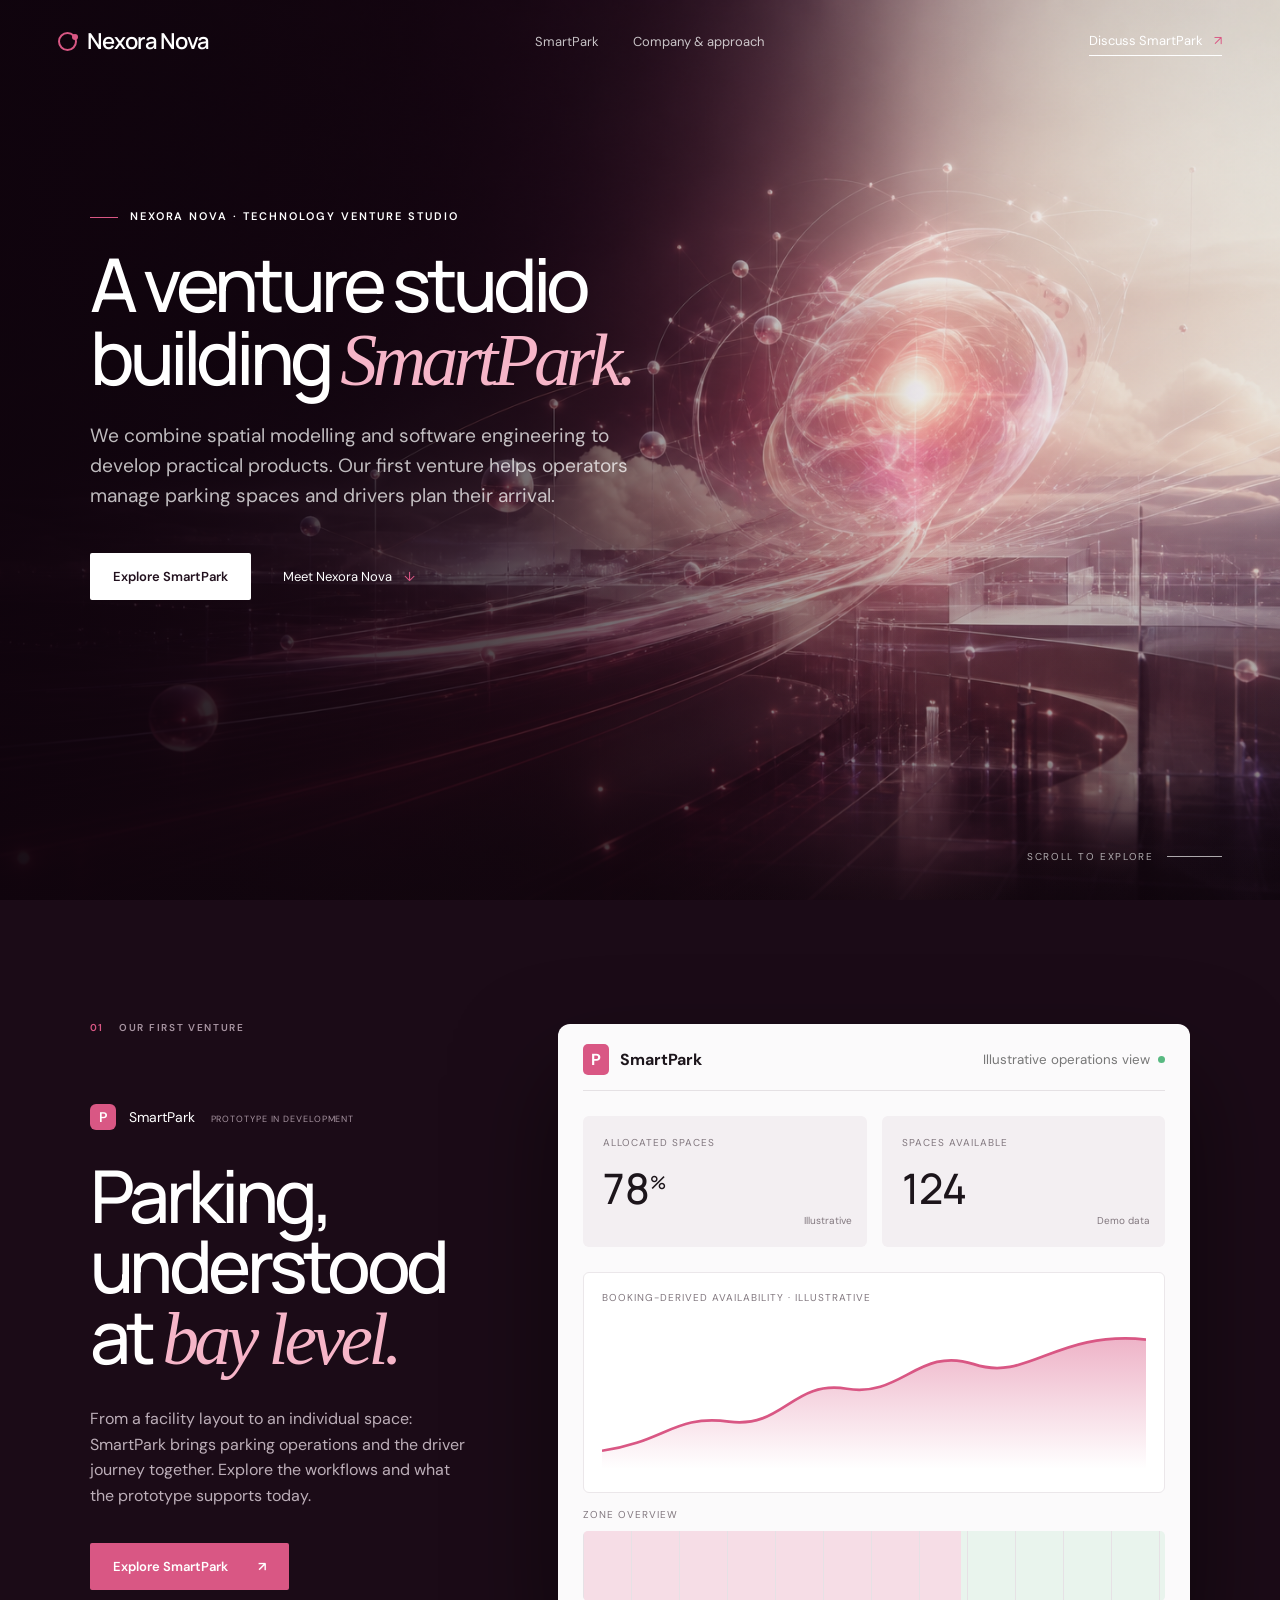
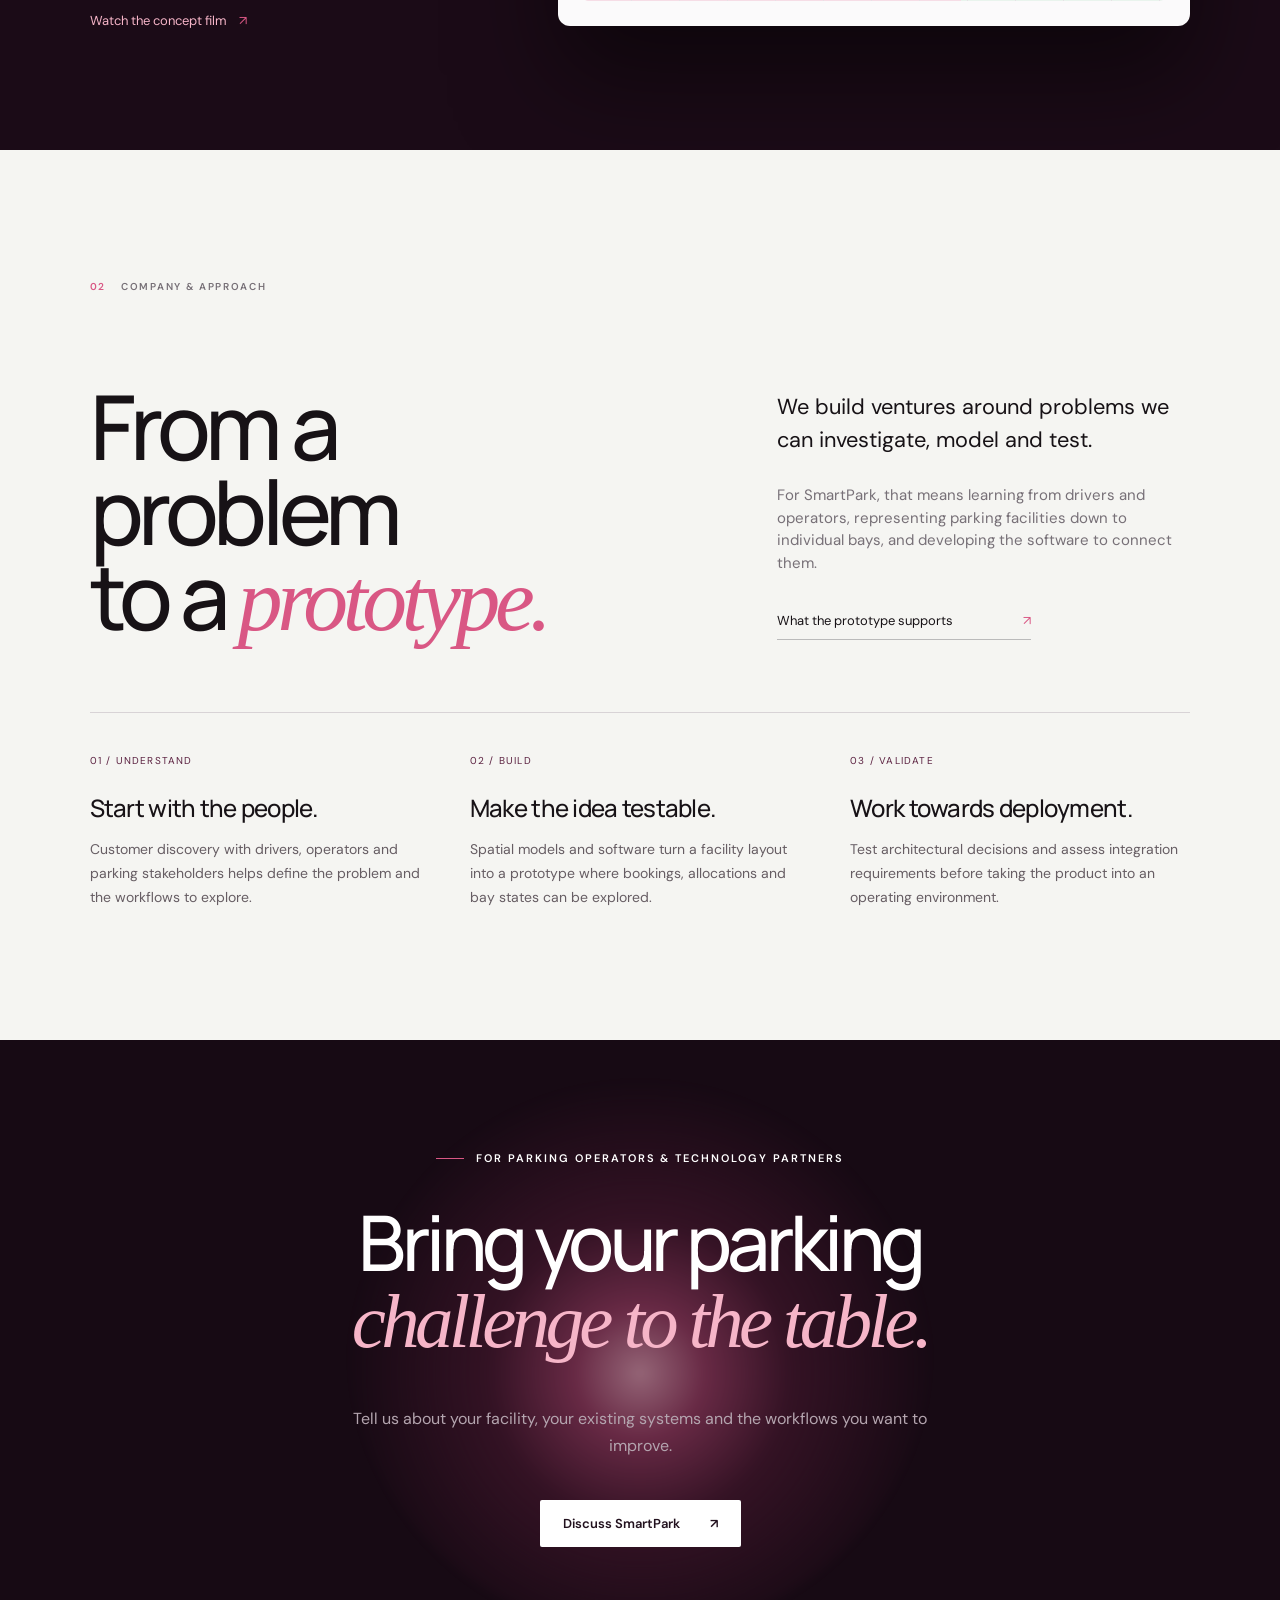
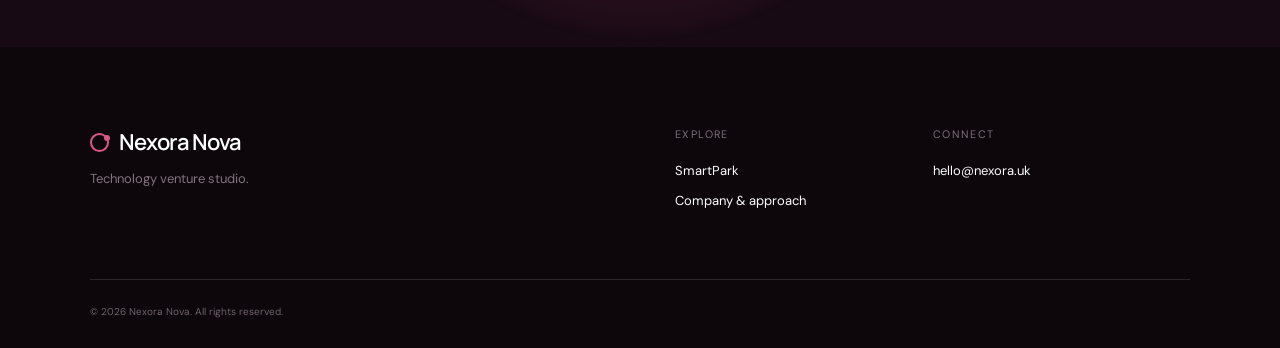
==== commit 43e20ce3: "Refactor SmartPark HTML structure and styles for improved user experience - Updated navigation links" ====
--- a/index.html
+++ b/index.html
@@ -3,9 +3,9 @@
 <head>
   <meta charset="UTF-8">
   <meta name="viewport" content="width=device-width, initial-scale=1.0">
-  <meta name="description" content="Nexora Nova builds practical technology ventures. Discover SmartPark, our intelligent parking platform for operators and drivers.">
+  <meta name="description" content="Nexora Nova is the technology venture studio developing SmartPark, a parking platform prototype for operators and drivers.">
   <meta name="theme-color" content="#130912">
-  <title>Nexora Nova — Transforming Complexity into Opportunity</title>
+  <title>Nexora Nova — Venture Studio Behind SmartPark</title>
   <link rel="preconnect" href="https://fonts.googleapis.com">
   <link rel="preconnect" href="https://fonts.gstatic.com" crossorigin>
   <link href="https://fonts.googleapis.com/css2?family=DM+Sans:wght@400;500;600&family=Manrope:wght@400;500;600&display=swap" rel="stylesheet">
@@ -18,9 +18,9 @@
   <header class="nav" id="nav">
     <a class="brand" href="#top" aria-label="Nexora Nova home"><span class="brand-mark"></span>Nexora Nova</a>
     <nav aria-label="Main navigation">
-      <a href="#about">Company</a><a href="#capabilities">Capabilities</a><a href="smartpark.html">SmartPark</a>
+      <a href="smartpark.html">SmartPark</a><a href="#about">Company &amp; approach</a>
     </nav>
-    <a class="nav-cta" href="mailto:hello@nexora.uk">Start a conversation <span>↗</span></a>
+    <a class="nav-cta" href="mailto:hello@nexora.uk?subject=SmartPark%20collaboration">Discuss SmartPark <span>↗</span></a>
     <button class="menu" aria-label="Open menu" aria-expanded="false"><span></span><span></span></button>
   </header>
 
@@ -29,57 +29,52 @@
       <img class="hero-art" src="assets/nexora-ecosystem.png" alt="Luminous connected digital ecosystem">
       <div class="hero-shade"></div>
       <div class="hero-copy reveal">
-        <p class="eyebrow">Technology ventures, made practical.</p>
-        <h1>Building products for<br>real-world <em>challenges.</em></h1>
-        <p class="lead">We turn evidence, engineering and ambitious ideas into intelligent products—starting with a better way to understand and manage parking.</p>
-        <div class="actions"><a class="button light" href="smartpark.html">Explore SmartPark</a><a class="text-link" href="#about">Discover Nexora Nova <span>↓</span></a></div>
+        <p class="eyebrow">Nexora Nova · Technology venture studio</p>
+        <h1>A venture studio<br>building <em>SmartPark.</em></h1>
+        <p class="lead">We combine spatial modelling and software engineering to develop practical products. Our first venture helps operators manage parking spaces and drivers plan their arrival.</p>
+        <div class="actions"><a class="button light" href="smartpark.html">Explore SmartPark</a><a class="text-link" href="#about">Meet Nexora Nova <span>↓</span></a></div>
       </div>
       <div class="scroll-hint">Scroll to explore <span></span></div>
     </section>
 
-    <section class="intro section" id="about">
-      <div class="section-kicker reveal"><span>01</span> Who we are</div>
-      <div class="intro-grid">
-        <h2 class="reveal">Building<br>what’s <em>next.</em></h2>
-        <div class="intro-copy reveal"><p>Nexora Nova is a technology venture studio building practical products around complex, everyday problems.</p><p>We combine customer discovery, spatial intelligence, data and software engineering to move ideas from evidence to working prototypes—and onward to real-world deployment.</p><a class="arrow-link" href="#journey">How we build <span>↗</span></a></div>
-      </div>
-    </section>
-
-    <section class="solutions section" id="capabilities">
-      <div class="section-head reveal"><div class="section-kicker"><span>02</span> What enables our products</div><h2>Capabilities with<br><em>purpose.</em></h2></div>
-      <div class="card-grid">
-        <article class="solution-card reveal"><div class="card-icon ai-icon"><i></i><i></i><i></i></div><div><span>01</span><h3>Artificial<br>Intelligence</h3><p>Intelligent systems that sharpen decisions and unlock productivity.</p></div><a href="mailto:hello@nexora.uk?subject=Artificial Intelligence" aria-label="Learn about Artificial Intelligence">↗</a></article>
-        <article class="solution-card reveal"><div class="card-icon infra-icon"><i></i><i></i><i></i></div><div><span>02</span><h3>Smart<br>Infrastructure</h3><p>Connected solutions for transport, mobility and operations.</p></div><a href="mailto:hello@nexora.uk?subject=Smart Infrastructure" aria-label="Learn about Smart Infrastructure">↗</a></article>
-        <article class="solution-card reveal"><div class="card-icon cloud-icon"><i></i></div><div><span>03</span><h3>Cloud &amp; Software<br>Engineering</h3><p>Resilient, scalable systems designed to grow with you.</p></div><a href="mailto:hello@nexora.uk?subject=Cloud and Software Engineering" aria-label="Learn about Cloud and Software Engineering">↗</a></article>
-        <article class="solution-card reveal"><div class="card-icon data-icon"><i></i><i></i><i></i><i></i></div><div><span>04</span><h3>Data &amp;<br>Analytics</h3><p>Clear, actionable insight from complex information.</p></div><a href="mailto:hello@nexora.uk?subject=Data and Analytics" aria-label="Learn about Data and Analytics">↗</a></article>
-      </div>
-    </section>
-
     <section class="smartpark" id="smartpark">
-      <div class="smart-copy reveal"><div class="section-kicker light-kicker"><span>03</span> Flagship venture</div><div class="product-label"><span class="product-mark">P</span> SmartPark <small>Prototype in development</small></div><h2>Parking, understood<br>at <em>bay level.</em></h2><p>An intelligent parking platform connecting spatial information, booking and allocation, operator visibility and driver guidance in one experience.</p><a class="button rose" href="smartpark.html">Explore SmartPark <span>↗</span></a><a class="text-link film-link" href="smartpark.html#film">Watch the concept film <span aria-hidden="true">↗</span></a></div>
+      <div class="smart-copy reveal"><div class="section-kicker light-kicker"><span>01</span> Our first venture</div><div class="product-label"><span class="product-mark">P</span> SmartPark <small>Prototype in development</small></div><h2>Parking, understood<br>at <em>bay level.</em></h2><p>From a facility layout to an individual space: SmartPark brings parking operations and the driver journey together. Explore the workflows and what the prototype supports today.</p><a class="button rose" href="smartpark.html">Explore SmartPark <span>↗</span></a><a class="text-link film-link" href="smartpark.html#film">Watch the concept film <span aria-hidden="true">↗</span></a></div>
       <div class="dashboard reveal" aria-label="SmartPark analytics preview">
-        <div class="dash-top"><strong><span>P</span> SmartPark</strong><small>Prototype operations view</small><i></i></div>
+        <div class="dash-top"><strong><span>P</span> SmartPark</strong><small>Illustrative operations view</small><i></i></div>
         <div class="metrics"><div><small>Allocated spaces</small><b>78<sup>%</sup></b><span>Illustrative</span></div><div><small>Spaces available</small><b>124</b><span>Demo data</span></div></div>
         <div class="chart"><small>Booking-derived availability · illustrative</small><svg viewBox="0 0 600 170" preserveAspectRatio="none" aria-hidden="true"><defs><linearGradient id="fill" x1="0" y1="0" x2="0" y2="1"><stop offset="0" stop-color="#d95784" stop-opacity=".45"/><stop offset="1" stop-color="#d95784" stop-opacity="0"/></linearGradient></defs><path class="area" d="M0 150 C70 140 80 110 140 118 S210 72 270 82 S350 35 410 55 S500 18 600 28 L600 170 L0 170Z"/><path class="line" d="M0 150 C70 140 80 110 140 118 S210 72 270 82 S350 35 410 55 S500 18 600 28"/></svg></div>
         <div class="lot"><small>Zone overview</small><div class="spaces"></div></div>
       </div>
     </section>
 
-    <section class="journey section" id="journey">
-      <div class="section-head reveal"><div class="section-kicker"><span>04</span> Our approach</div><h2>From first thought<br>to <em>real impact.</em></h2></div>
-      <div class="steps reveal"><article><span>01</span><i></i><h3>Discover</h3><p>Understand the problem.</p></article><article><span>02</span><i></i><h3>Design</h3><p>Shape the right solution.</p></article><article><span>03</span><i></i><h3>Develop</h3><p>Engineer it to endure.</p></article><article><span>04</span><i></i><h3>Deploy</h3><p>Deliver measurable value.</p></article><article><span>05</span><i></i><h3>Scale</h3><p>Grow impact globally.</p></article></div>
+    <section class="intro section" id="about">
+      <span class="anchor-target" id="journey" aria-hidden="true"></span>
+      <span class="anchor-target" id="capabilities" aria-hidden="true"></span>
+      <div class="section-kicker reveal"><span>02</span> Company &amp; approach</div>
+      <div class="intro-grid">
+        <h2 class="reveal">From a problem<br>to a <em>prototype.</em></h2>
+        <div class="intro-copy reveal">
+          <p>We build ventures around problems we can investigate, model and test.</p>
+          <p>For SmartPark, that means learning from drivers and operators, representing parking facilities down to individual bays, and developing the software to connect them.</p>
+          <a class="arrow-link" href="smartpark.html#status">What the prototype supports <span>↗</span></a>
+        </div>
+      </div>
+      <div class="approach-grid">
+        <article class="reveal"><span>01 / Understand</span><h3>Start with the people.</h3><p>Customer discovery with drivers, operators and parking stakeholders helps define the problem and the workflows to explore.</p></article>
+        <article class="reveal"><span>02 / Build</span><h3>Make the idea testable.</h3><p>Spatial models and software turn a facility layout into a prototype where bookings, allocations and bay states can be explored.</p></article>
+        <article class="reveal"><span>03 / Validate</span><h3>Work towards deployment.</h3><p>Test architectural decisions and assess integration requirements before taking the product into an operating environment.</p></article>
+      </div>
     </section>
 
-    <section class="industries section">
-      <div class="section-kicker reveal"><span>05</span> Built through evidence</div>
-      <div class="industry-list"><article class="reveal"><span>01</span><h3>Customer discovery</h3><p>Learning with drivers, operators and parking stakeholders</p></article><article class="reveal"><span>02</span><h3>Technical validation</h3><p>Prototype development and architecture testing</p></article><article class="reveal"><span>03</span><h3>Spatial modelling</h3><p>Exploring parking environments down to individual bays</p></article><article class="reveal"><span>04</span><h3>Interoperability</h3><p>Researching APDS 4.1 and the UK parking ecosystem</p></article></div>
-    </section>
-
-    <section class="vision">
-      <div class="orb"></div><p class="eyebrow reveal">Our vision</p><h2 class="reveal">Creating the next generation<br>of <em>intelligent solutions.</em></h2><p class="reveal">Innovation is only meaningful when it moves the world forward.</p><a class="button light reveal" href="mailto:hello@nexora.uk">Build what’s next with us <span>↗</span></a>
+    <section class="vision contact-section" id="contact">
+      <div class="orb" aria-hidden="true"></div>
+      <p class="eyebrow reveal">For parking operators &amp; technology partners</p>
+      <h2 class="reveal">Bring your parking<br><em>challenge to the table.</em></h2>
+      <p class="reveal">Tell us about your facility, your existing systems and the workflows you want to improve.</p>
+      <a class="button light reveal" href="mailto:hello@nexora.uk?subject=SmartPark%20collaboration">Discuss SmartPark <span>↗</span></a>
     </section>
   </main>
 
-  <footer><div><a class="brand footer-brand" href="#top"><span class="brand-mark"></span>Nexora Nova</a><p>Transforming Complexity into Opportunity.</p></div><div class="footer-links"><div><small>Explore</small><a href="#about">Company</a><a href="#capabilities">Capabilities</a><a href="smartpark.html">SmartPark</a></div><div><small>Connect</small><a href="mailto:hello@nexora.uk">hello@nexora.uk</a><a href="#">LinkedIn</a></div></div><div class="footer-bottom"><span>© 2026 Nexora Nova. All rights reserved.</span><span>Built for a more intelligent tomorrow.</span></div></footer>
+  <footer><div><a class="brand footer-brand" href="#top"><span class="brand-mark"></span>Nexora Nova</a><p>Technology venture studio.</p></div><div class="footer-links"><div><small>Explore</small><a href="smartpark.html">SmartPark</a><a href="#about">Company &amp; approach</a></div><div><small>Connect</small><a href="mailto:hello@nexora.uk">hello@nexora.uk</a></div></div><div class="footer-bottom"><span>© 2026 Nexora Nova. All rights reserved.</span></div></footer>
 </body>
 </html>
--- a/styles.css
+++ b/styles.css
@@ -1 +1,15 @@
-:root{--rose:#d95784;--soft:#f6b5c8;--plum:#5b2140;--ink:#171216;--paper:#f5f5f2;--white:#fff;--muted:#777077}*{box-sizing:border-box}html{scroll-behavior:smooth}body{margin:0;background:var(--paper);color:var(--ink);font-family:"DM Sans",sans-serif;-webkit-font-smoothing:antialiased}a{color:inherit;text-decoration:none}em{font-family:Georgia,serif;font-weight:400}.nav{position:fixed;z-index:50;top:0;left:0;width:100%;height:82px;display:flex;align-items:center;justify-content:space-between;padding:0 4.5vw;color:#fff;transition:.4s}.nav.scrolled{height:68px;background:rgba(245,245,242,.88);color:var(--ink);backdrop-filter:blur(16px);border-bottom:1px solid rgba(0,0,0,.06)}.brand{font:600 22px Manrope,sans-serif;letter-spacing:-1px;display:flex;align-items:center;gap:10px}.brand-mark{width:19px;height:19px;border:2px solid var(--rose);border-radius:50%;display:inline-block;position:relative}.brand-mark:after{content:"";position:absolute;width:6px;height:6px;border-radius:50%;background:var(--rose);right:-3px;top:0}.nav nav{display:flex;gap:34px;font-size:13px}.nav nav a{opacity:.75}.nav nav a:hover{opacity:1}.nav-cta{font-size:13px;border-bottom:1px solid currentColor;padding:6px 0}.nav-cta span{color:var(--rose);margin-left:8px}.menu{display:none;background:0;border:0}.hero{height:100svh;min-height:720px;position:relative;background:#160912;color:#fff;overflow:hidden}.hero-art,.hero-shade{position:absolute;inset:0;width:100%;height:100%;object-fit:cover}.hero-shade{background:linear-gradient(90deg,rgba(15,4,13,.9) 0%,rgba(18,6,15,.64) 38%,rgba(18,6,15,.08) 72%),linear-gradient(0deg,rgba(13,5,11,.65),transparent 45%)}.hero-copy{position:relative;z-index:2;padding:22vh 7vw 0;max-width:850px}.eyebrow{text-transform:uppercase;letter-spacing:.18em;font-size:11px;font-weight:600}.eyebrow:before{content:"";display:inline-block;width:28px;height:1px;background:var(--rose);vertical-align:middle;margin-right:12px}.hero h1{font:500 clamp(50px,6.8vw,102px)/.98 Manrope,sans-serif;letter-spacing:-.065em;margin:25px 0}.hero h1 em{color:var(--soft)}.lead{font-size:clamp(17px,1.5vw,21px);line-height:1.55;max-width:590px;color:rgba(255,255,255,.73)}.actions{display:flex;align-items:center;gap:32px;margin-top:42px}.button{display:inline-flex;align-items:center;justify-content:center;gap:30px;padding:15px 23px;border-radius:2px;font-size:13px;font-weight:600}.button.light{background:#fff;color:#22111e}.button.rose{background:var(--rose);color:#fff}.text-link{font-size:13px}.text-link span{color:var(--rose);margin-left:9px}.scroll-hint{position:absolute;bottom:37px;right:4.5vw;z-index:3;font-size:10px;text-transform:uppercase;letter-spacing:.16em;display:flex;gap:14px;align-items:center;opacity:.65}.scroll-hint span{height:1px;width:55px;background:#fff}.section{padding:130px 7vw}.section-kicker{text-transform:uppercase;font-size:10px;font-weight:600;letter-spacing:.17em;color:var(--muted);display:flex;gap:15px}.section-kicker span{color:var(--rose)}.intro-grid{display:grid;grid-template-columns:1.15fr .85fr;gap:10vw;margin-top:90px}.intro h2,.section-head h2{font:500 clamp(55px,7vw,105px)/.95 Manrope,sans-serif;letter-spacing:-.06em;margin:0}.intro h2 em,.section-head h2 em{color:var(--rose)}.intro-copy{padding-top:8px}.intro-copy p{font-size:clamp(18px,1.7vw,24px);line-height:1.5;margin:0 0 28px}.intro-copy p+p{font-size:15px;color:var(--muted);max-width:520px}.arrow-link{display:inline-flex;justify-content:space-between;gap:70px;border-bottom:1px solid #bbb;padding:10px 0;font-size:13px}.arrow-link span{color:var(--rose)}.solutions{background:#fff}.section-head{display:flex;justify-content:space-between;align-items:flex-start;margin-bottom:85px}.section-head h2{font-size:clamp(46px,5.7vw,86px)}.card-grid{display:grid;grid-template-columns:repeat(4,1fr);gap:1px;background:#dedbdc}.solution-card{min-height:460px;background:#fff;padding:34px;display:flex;flex-direction:column;justify-content:space-between;position:relative;transition:.45s}.solution-card:hover{background:#25121f;color:#fff;transform:translateY(-8px)}.solution-card>div:nth-child(2)>span{font-size:10px;color:var(--rose)}.solution-card h3{font:500 25px/1.08 Manrope;margin:16px 0}.solution-card p{font-size:13px;line-height:1.6;color:var(--muted)}.solution-card>a{position:absolute;right:28px;bottom:28px;color:var(--rose)}.card-icon{height:145px;position:relative}.ai-icon i{position:absolute;border:1px solid var(--rose);border-radius:50%;width:76px;height:76px;left:50%;top:50%;transform:translate(-50%,-50%)}.ai-icon i:nth-child(2){width:112px;height:50px;transform:translate(-50%,-50%) rotate(55deg)}.ai-icon i:nth-child(3){width:112px;height:50px;transform:translate(-50%,-50%) rotate(-55deg)}.infra-icon i{position:absolute;width:4px;background:var(--rose);bottom:25px;left:36%;height:48px;box-shadow:0 0 14px var(--rose)}.infra-icon i:nth-child(2){left:50%;height:90px}.infra-icon i:nth-child(3){left:64%;height:65px}.cloud-icon i{position:absolute;width:105px;height:45px;border:1px solid var(--rose);border-radius:50px;left:50%;top:52%;transform:translate(-50%,-50%);box-shadow:30px -25px 0 -16px #fff,30px -25px 0 -15px var(--rose)}.data-icon{display:flex;align-items:center;justify-content:center;gap:9px}.data-icon i{width:7px;height:40px;background:var(--rose);border-radius:8px}.data-icon i:nth-child(2){height:80px}.data-icon i:nth-child(3){height:105px}.data-icon i:nth-child(4){height:62px}.smartpark{min-height:850px;padding:120px 7vw;background:#1b0b17;color:#fff;display:grid;grid-template-columns:.75fr 1.25fr;gap:7vw;align-items:center;overflow:hidden}.light-kicker{color:#a794a1}.product-label{font-size:14px;margin-top:70px}.product-mark{display:inline-grid;place-items:center;background:var(--rose);width:26px;height:26px;border-radius:6px;margin-right:9px;font-weight:600}.smart-copy h2{font:500 clamp(50px,5.7vw,86px)/.97 Manrope;letter-spacing:-.06em;margin:30px 0}.smart-copy h2 em{color:var(--soft)}.smart-copy>p{font-size:16px;line-height:1.6;color:#bcaeb8;max-width:470px;margin-bottom:35px}.dashboard{background:#fbfafb;color:#1c151b;padding:25px;border-radius:12px;box-shadow:0 50px 100px rgba(0,0,0,.5);transform:perspective(1200px) rotateY(-6deg) rotateX(2deg);min-height:570px}.dash-top{display:flex;align-items:center;padding-bottom:20px;border-bottom:1px solid #e5e1e4}.dash-top strong{margin-right:auto}.dash-top strong span{background:var(--rose);color:#fff;padding:5px 8px;border-radius:5px;margin-right:7px}.dash-top small{color:#777}.dash-top i{width:7px;height:7px;background:#58b981;border-radius:50%;margin-left:8px}.metrics{display:grid;grid-template-columns:1fr 1fr;gap:15px;margin:25px 0}.metrics>div{background:#f3eff2;padding:20px;border-radius:6px;position:relative}.metrics small,.chart small,.lot small{display:block;color:#81777e;font-size:10px;text-transform:uppercase;letter-spacing:.1em}.metrics b{font:500 42px Manrope;display:block;margin:10px 0}.metrics sup{font-size:18px}.metrics span{font-size:10px;color:#81777e;position:absolute;right:15px;bottom:20px}.metrics .up{color:#4e9b70}.chart{background:#fff;border:1px solid #ebe7ea;padding:18px;border-radius:6px}.chart svg{width:100%;height:155px;margin-top:10px}.chart .area{fill:url(#fill)}.chart .line{fill:none;stroke:var(--rose);stroke-width:3}.lot{margin-top:15px}.spaces{height:70px;margin-top:10px;background:repeating-linear-gradient(90deg,#e6e1e5 0,#e6e1e5 1px,transparent 1px,transparent 48px),linear-gradient(90deg,#f6dde6 65%,#e9f4ed 65%);border-radius:5px}.journey{background:#f2efed}.steps{display:grid;grid-template-columns:repeat(5,1fr);margin-top:80px}.steps article{position:relative}.steps article>span{font-size:10px;color:var(--rose)}.steps i{display:block;height:1px;background:#c8c2c5;margin:22px 0 38px;position:relative}.steps i:before{content:"";position:absolute;width:8px;height:8px;background:var(--rose);border-radius:50%;top:-4px}.steps h3{font:500 22px Manrope;margin:0 0 10px}.steps p{font-size:12px;color:var(--muted)}.industries{background:#fff}.industry-list{margin-top:55px;border-top:1px solid #ddd}.industry-list article{display:grid;grid-template-columns:80px 1fr 1fr;align-items:center;padding:29px 0;border-bottom:1px solid #ddd;transition:.25s}.industry-list article:hover{padding-left:16px;color:var(--rose)}.industry-list span{font-size:10px;color:var(--rose)}.industry-list h3{font:500 clamp(24px,3vw,43px) Manrope;margin:0}.industry-list p{font-size:13px;color:var(--muted)}.vision{min-height:700px;background:#170a14;color:#fff;display:flex;flex-direction:column;align-items:center;justify-content:center;text-align:center;position:relative;overflow:hidden;padding:100px 5vw}.orb{position:absolute;width:580px;height:580px;border-radius:50%;background:radial-gradient(circle at 50% 55%,#e9a2b9 0,#9e3f66 15%,#47182f 35%,transparent 68%);filter:blur(4px);opacity:.6}.vision>*:not(.orb){position:relative}.vision h2{font:500 clamp(48px,6vw,88px)/1 Manrope;letter-spacing:-.06em;margin:28px 0}.vision h2 em{color:var(--soft)}.vision>p:not(.eyebrow){color:#b4a5af}.vision .button{margin-top:25px}footer{background:#0d070b;color:#fff;padding:80px 7vw 30px;display:grid;grid-template-columns:1fr 1fr;gap:70px}footer>div>p{color:#82747d;font-size:13px}.footer-links{display:grid;grid-template-columns:1fr 1fr}.footer-links div{display:flex;flex-direction:column;gap:13px;font-size:13px}.footer-links small{color:#7d7079;text-transform:uppercase;letter-spacing:.13em;margin-bottom:8px}.footer-bottom{grid-column:1/-1;border-top:1px solid #2d252a;padding-top:25px;display:flex;justify-content:space-between;color:#6f626b;font-size:10px}.reveal{opacity:0;transform:translateY(28px);transition:opacity .8s ease,transform .8s ease}.reveal.visible{opacity:1;transform:none}@media(max-width:900px){.nav nav,.nav-cta{display:none}.menu{display:block}.menu span{display:block;width:23px;height:1px;background:currentColor;margin:6px}.hero-copy{padding-top:22vh}.hero-art{object-position:61% center}.intro-grid,.smartpark{grid-template-columns:1fr}.intro-copy{max-width:650px}.card-grid{grid-template-columns:1fr 1fr}.section-head{display:block}.section-head h2{margin-top:45px}.dashboard{transform:none;margin-top:40px}.steps{grid-template-columns:1fr 1fr;gap:35px}.steps article:last-child{grid-column:1/-1}.smartpark{padding-top:100px}}@media(max-width:600px){.nav{height:68px;padding:0 22px}.hero{min-height:680px}.hero-copy{padding:20vh 22px 0}.hero h1{font-size:50px}.lead{font-size:16px}.actions{align-items:flex-start;flex-direction:column;gap:20px}.scroll-hint{display:none}.section{padding:90px 22px}.intro-grid{margin-top:55px}.intro h2{font-size:55px}.card-grid{grid-template-columns:1fr}.solution-card{min-height:390px}.smartpark{padding:90px 22px}.dashboard{padding:14px;min-height:500px}.metrics b{font-size:32px}.steps{grid-template-columns:1fr}.steps article:last-child{grid-column:auto}.industry-list article{grid-template-columns:40px 1fr}.industry-list p{grid-column:2}.vision{min-height:650px}.orb{width:450px;height:450px}footer{grid-template-columns:1fr;padding:70px 22px 25px}.footer-bottom{flex-direction:column;gap:10px}}
+:root{--rose:#d95784;--soft:#f6b5c8;--plum:#5b2140;--ink:#171216;--paper:#f5f5f2;--white:#fff;--muted:#777077}*{box-sizing:border-box}html{scroll-behavior:smooth}body{margin:0;background:var(--paper);color:var(--ink);font-family:"DM Sans",sans-serif;-webkit-font-smoothing:antialiased}a{color:inherit;text-decoration:none}em{font-family:Georgia,serif;font-weight:400}.nav{position:fixed;z-index:50;top:0;left:0;width:100%;height:82px;display:flex;align-items:center;justify-content:space-between;padding:0 4.5vw;color:#fff;transition:.4s}.nav.scrolled{height:68px;background:rgba(245,245,242,.88);color:var(--ink);backdrop-filter:blur(16px);border-bottom:1px solid rgba(0,0,0,.06)}.brand{font:600 22px Manrope,sans-serif;letter-spacing:-1px;display:flex;align-items:center;gap:10px}.brand-mark{width:19px;height:19px;border:2px solid var(--rose);border-radius:50%;display:inline-block;position:relative}.brand-mark:after{content:"";position:absolute;width:6px;height:6px;border-radius:50%;background:var(--rose);right:-3px;top:0}.nav nav{display:flex;gap:34px;font-size:13px}.nav nav a{opacity:.75}.nav nav a:hover{opacity:1}.nav-cta{font-size:13px;border-bottom:1px solid currentColor;padding:6px 0}.nav-cta span{color:var(--rose);margin-left:8px}.menu{display:none;background:0;border:0}.hero{height:auto;min-height:max(720px,100svh);position:relative;background:#160912;color:#fff;overflow:hidden}.hero-art,.hero-shade{position:absolute;inset:0;width:100%;height:100%;object-fit:cover}.hero-shade{background:linear-gradient(90deg,rgba(15,4,13,.9) 0%,rgba(18,6,15,.64) 38%,rgba(18,6,15,.08) 72%),linear-gradient(0deg,rgba(13,5,11,.65),transparent 45%)}.hero-copy{position:relative;z-index:2;padding:22vh 7vw 110px;max-width:850px}.eyebrow{text-transform:uppercase;letter-spacing:.18em;font-size:11px;font-weight:600}.eyebrow:before{content:"";display:inline-block;width:28px;height:1px;background:var(--rose);vertical-align:middle;margin-right:12px}.hero h1{font:500 clamp(50px,6.8vw,102px)/.98 Manrope,sans-serif;letter-spacing:-.065em;margin:25px 0}.hero h1 em{color:var(--soft)}.lead{font-size:clamp(17px,1.5vw,21px);line-height:1.55;max-width:590px;color:rgba(255,255,255,.73)}.actions{display:flex;align-items:center;gap:32px;margin-top:42px}.button{display:inline-flex;align-items:center;justify-content:center;gap:30px;padding:15px 23px;border-radius:2px;font-size:13px;font-weight:600}.button.light{background:#fff;color:#22111e}.button.rose{background:var(--rose);color:#fff}.text-link{font-size:13px}.text-link span{color:var(--rose);margin-left:9px}.scroll-hint{position:absolute;bottom:37px;right:4.5vw;z-index:3;font-size:10px;text-transform:uppercase;letter-spacing:.16em;display:flex;gap:14px;align-items:center;opacity:.65}.scroll-hint span{height:1px;width:55px;background:#fff}.section{padding:130px 7vw}.section-kicker{text-transform:uppercase;font-size:10px;font-weight:600;letter-spacing:.17em;color:var(--muted);display:flex;gap:15px}.section-kicker span{color:var(--rose)}.intro-grid{display:grid;grid-template-columns:1.15fr .85fr;gap:10vw;margin-top:90px}.intro h2,.section-head h2{font:500 clamp(55px,7vw,105px)/.95 Manrope,sans-serif;letter-spacing:-.06em;margin:0}.intro h2 em,.section-head h2 em{color:var(--rose)}.intro-copy{padding-top:8px}.intro-copy p{font-size:clamp(18px,1.7vw,24px);line-height:1.5;margin:0 0 28px}.intro-copy p+p{font-size:15px;color:var(--muted);max-width:520px}.arrow-link{display:inline-flex;justify-content:space-between;gap:70px;border-bottom:1px solid #bbb;padding:10px 0;font-size:13px}.arrow-link span{color:var(--rose)}.solutions{background:#fff}.section-head{display:flex;justify-content:space-between;align-items:flex-start;margin-bottom:85px}.section-head h2{font-size:clamp(46px,5.7vw,86px)}.card-grid{display:grid;grid-template-columns:repeat(4,1fr);gap:1px;background:#dedbdc}.solution-card{min-height:460px;background:#fff;padding:34px;display:flex;flex-direction:column;justify-content:space-between;position:relative;transition:.45s}.solution-card:hover{background:#25121f;color:#fff;transform:translateY(-8px)}.solution-card>div:nth-child(2)>span{font-size:10px;color:var(--rose)}.solution-card h3{font:500 25px/1.08 Manrope;margin:16px 0}.solution-card p{font-size:13px;line-height:1.6;color:var(--muted)}.solution-card>a{position:absolute;right:28px;bottom:28px;color:var(--rose)}.card-icon{height:145px;position:relative}.ai-icon i{position:absolute;border:1px solid var(--rose);border-radius:50%;width:76px;height:76px;left:50%;top:50%;transform:translate(-50%,-50%)}.ai-icon i:nth-child(2){width:112px;height:50px;transform:translate(-50%,-50%) rotate(55deg)}.ai-icon i:nth-child(3){width:112px;height:50px;transform:translate(-50%,-50%) rotate(-55deg)}.infra-icon i{position:absolute;width:4px;background:var(--rose);bottom:25px;left:36%;height:48px;box-shadow:0 0 14px var(--rose)}.infra-icon i:nth-child(2){left:50%;height:90px}.infra-icon i:nth-child(3){left:64%;height:65px}.cloud-icon i{position:absolute;width:105px;height:45px;border:1px solid var(--rose);border-radius:50px;left:50%;top:52%;transform:translate(-50%,-50%);box-shadow:30px -25px 0 -16px #fff,30px -25px 0 -15px var(--rose)}.data-icon{display:flex;align-items:center;justify-content:center;gap:9px}.data-icon i{width:7px;height:40px;background:var(--rose);border-radius:8px}.data-icon i:nth-child(2){height:80px}.data-icon i:nth-child(3){height:105px}.data-icon i:nth-child(4){height:62px}.smartpark{min-height:850px;padding:120px 7vw;background:#1b0b17;color:#fff;display:grid;grid-template-columns:.75fr 1.25fr;gap:7vw;align-items:center;overflow:hidden}.light-kicker{color:#a794a1}.product-label{font-size:14px;margin-top:70px}.product-mark{display:inline-grid;place-items:center;background:var(--rose);width:26px;height:26px;border-radius:6px;margin-right:9px;font-weight:600}.smart-copy h2{font:500 clamp(50px,5.7vw,86px)/.97 Manrope;letter-spacing:-.06em;margin:30px 0}.smart-copy h2 em{color:var(--soft)}.smart-copy>p{font-size:16px;line-height:1.6;color:#bcaeb8;max-width:470px;margin-bottom:35px}.dashboard{background:#fbfafb;color:#1c151b;padding:25px;border-radius:12px;box-shadow:0 50px 100px rgba(0,0,0,.5);transform:perspective(1200px) rotateY(-6deg) rotateX(2deg);min-height:570px}.dash-top{display:flex;align-items:center;padding-bottom:20px;border-bottom:1px solid #e5e1e4}.dash-top strong{margin-right:auto}.dash-top strong span{background:var(--rose);color:#fff;padding:5px 8px;border-radius:5px;margin-right:7px}.dash-top small{color:#777}.dash-top i{width:7px;height:7px;background:#58b981;border-radius:50%;margin-left:8px}.metrics{display:grid;grid-template-columns:1fr 1fr;gap:15px;margin:25px 0}.metrics>div{background:#f3eff2;padding:20px;border-radius:6px;position:relative}.metrics small,.chart small,.lot small{display:block;color:#81777e;font-size:10px;text-transform:uppercase;letter-spacing:.1em}.metrics b{font:500 42px Manrope;display:block;margin:10px 0}.metrics sup{font-size:18px}.metrics span{font-size:10px;color:#81777e;position:absolute;right:15px;bottom:20px}.metrics .up{color:#4e9b70}.chart{background:#fff;border:1px solid #ebe7ea;padding:18px;border-radius:6px}.chart svg{width:100%;height:155px;margin-top:10px}.chart .area{fill:url(#fill)}.chart .line{fill:none;stroke:var(--rose);stroke-width:3}.lot{margin-top:15px}.spaces{height:70px;margin-top:10px;background:repeating-linear-gradient(90deg,#e6e1e5 0,#e6e1e5 1px,transparent 1px,transparent 48px),linear-gradient(90deg,#f6dde6 65%,#e9f4ed 65%);border-radius:5px}.journey{background:#f2efed}.steps{display:grid;grid-template-columns:repeat(5,1fr);margin-top:80px}.steps article{position:relative}.steps article>span{font-size:10px;color:var(--rose)}.steps i{display:block;height:1px;background:#c8c2c5;margin:22px 0 38px;position:relative}.steps i:before{content:"";position:absolute;width:8px;height:8px;background:var(--rose);border-radius:50%;top:-4px}.steps h3{font:500 22px Manrope;margin:0 0 10px}.steps p{font-size:12px;color:var(--muted)}.industries{background:#fff}.industry-list{margin-top:55px;border-top:1px solid #ddd}.industry-list article{display:grid;grid-template-columns:80px 1fr 1fr;align-items:center;padding:29px 0;border-bottom:1px solid #ddd;transition:.25s}.industry-list article:hover{padding-left:16px;color:var(--rose)}.industry-list span{font-size:10px;color:var(--rose)}.industry-list h3{font:500 clamp(24px,3vw,43px) Manrope;margin:0}.industry-list p{font-size:13px;color:var(--muted)}.vision{min-height:700px;background:#170a14;color:#fff;display:flex;flex-direction:column;align-items:center;justify-content:center;text-align:center;position:relative;overflow:hidden;padding:100px 5vw}.orb{position:absolute;width:580px;height:580px;border-radius:50%;background:radial-gradient(circle at 50% 55%,#e9a2b9 0,#9e3f66 15%,#47182f 35%,transparent 68%);filter:blur(4px);opacity:.6}.vision>*:not(.orb){position:relative}.vision h2{font:500 clamp(48px,6vw,88px)/1 Manrope;letter-spacing:-.06em;margin:28px 0}.vision h2 em{color:var(--soft)}.vision>p:not(.eyebrow){color:#b4a5af}.vision .button{margin-top:25px}footer{background:#0d070b;color:#fff;padding:80px 7vw 30px;display:grid;grid-template-columns:1fr 1fr;gap:70px}footer>div>p{color:#82747d;font-size:13px}.footer-links{display:grid;grid-template-columns:1fr 1fr}.footer-links div{display:flex;flex-direction:column;gap:13px;font-size:13px}.footer-links small{color:#7d7079;text-transform:uppercase;letter-spacing:.13em;margin-bottom:8px}.footer-bottom{grid-column:1/-1;border-top:1px solid #2d252a;padding-top:25px;display:flex;justify-content:space-between;color:#6f626b;font-size:10px}.reveal{opacity:0;transform:translateY(28px);transition:opacity .8s ease,transform .8s ease}.reveal.visible{opacity:1;transform:none}@media(max-width:900px){.nav nav,.nav-cta{display:none}.menu{display:block}.menu span{display:block;width:23px;height:1px;background:currentColor;margin:6px}.hero-copy{padding-top:22vh}.hero-art{object-position:61% center}.intro-grid,.smartpark{grid-template-columns:1fr}.intro-copy{max-width:650px}.card-grid{grid-template-columns:1fr 1fr}.section-head{display:block}.section-head h2{margin-top:45px}.dashboard{transform:none;margin-top:40px}.steps{grid-template-columns:1fr 1fr;gap:35px}.steps article:last-child{grid-column:1/-1}.smartpark{padding-top:100px}}@media(max-width:600px){.nav{height:68px;padding:0 22px}.hero{min-height:max(680px,100svh)}.hero-copy{padding:20vh 22px 80px}.hero h1{font-size:50px}.lead{font-size:16px}.actions{align-items:flex-start;flex-direction:column;gap:20px}.scroll-hint{display:none}.section{padding:90px 22px}.intro-grid{margin-top:55px}.intro h2{font-size:55px}.card-grid{grid-template-columns:1fr}.solution-card{min-height:390px}.smartpark{padding:90px 22px}.dashboard{padding:14px;min-height:500px}.metrics b{font-size:32px}.steps{grid-template-columns:1fr}.steps article:last-child{grid-column:auto}.industry-list article{grid-template-columns:40px 1fr}.industry-list p{grid-column:2}.vision{min-height:650px}.orb{width:450px;height:450px}footer{grid-template-columns:1fr;padding:70px 22px 25px}.footer-bottom{flex-direction:column;gap:10px}}
+:where(section[id], .anchor-target){scroll-margin-top:95px}
+.hero-copy{max-width:1000px}
+.hero h1{font-size:clamp(46px,5.8vw,84px)}
+.menu{color:inherit}
+.anchor-target{display:block;height:0}
+.approach-grid{display:grid;grid-template-columns:repeat(3,minmax(0,1fr));gap:40px;margin-top:70px;padding-top:35px;border-top:1px solid #d8d3d6}
+.approach-grid article>span{color:var(--plum);font-size:10px;letter-spacing:.12em;text-transform:uppercase}
+.approach-grid h3{font:500 24px/1.2 Manrope,sans-serif;letter-spacing:-.03em;margin:25px 0 15px}
+.approach-grid p{font-size:14px;line-height:1.7;color:#665d63;margin:0}
+.vision.contact-section,.sp-cta.contact-section{min-height:520px}
+.contact-section>p:not(.eyebrow){max-width:620px;line-height:1.7}
+a:focus-visible,button:focus-visible{outline:2px solid var(--rose);outline-offset:5px}
+@media(max-width:900px){.approach-grid{grid-template-columns:1fr;gap:30px}.approach-grid h3{margin-top:14px}}
+@media(prefers-reduced-motion:reduce){html{scroll-behavior:auto}.reveal{transition:none;transform:none}}
--- a/smartpark.css
+++ b/smartpark.css
@@ -12,6 +12,14 @@
 .film-player video{display:block;width:100%;aspect-ratio:16/9;object-fit:contain;filter:saturate(.78) contrast(1.04)}
 .film-player::after{content:"";position:absolute;inset:0 0 65px;pointer-events:none;background:linear-gradient(135deg,#5b214038,#d9578415 60%,transparent);mix-blend-mode:color;mask-image:linear-gradient(#000 75%,transparent)}
 .film-player:focus-within{outline:2px solid var(--soft);outline-offset:5px}
+.film-play{position:absolute;inset:0;z-index:1;display:flex;flex-direction:column;align-items:center;justify-content:center;gap:16px;width:100%;border:0;padding:20px;color:#fff;background:radial-gradient(ellipse at center,#180b164d,transparent 65%);cursor:pointer;font:500 13px "DM Sans",sans-serif}
+.film-play[hidden]{display:none}
+.film-play-icon{display:grid;place-items:center;width:clamp(58px,7vw,96px);aspect-ratio:1;border:1px solid #f6b5c8;border-radius:50%;background:#5b2140e6;box-shadow:0 8px 35px #16091266;transition:background .2s}
+.film-play-icon svg{width:36%;fill:currentColor;margin-left:5%}
+.film-play-label{padding:8px 14px;border-radius:24px;background:#180b16e6;line-height:1.4}
+.film-play-label>span{color:var(--soft);margin:0 5px}
+.film-play:hover .film-play-icon,.film-play:focus-visible .film-play-icon{background:#923752}
+.film-play:focus-visible{outline:3px solid var(--soft);outline-offset:-6px}
 .film-figure figcaption{display:flex;justify-content:space-between;gap:16px;margin-top:22px;color:#c5b4bf;font-size:11px;line-height:1.6}
 .film-figure figcaption>span:first-child{color:#f6b5c8}
 .film-dot{display:inline-block;width:6px;height:6px;border-radius:50%;background:var(--rose);margin-right:9px;vertical-align:middle}
@@ -19,3 +27,8 @@
 .film-link:focus-visible{outline:2px solid var(--soft);outline-offset:6px}
 @media(max-width:900px){.film-heading{grid-template-columns:1fr;gap:25px}.film-heading>p{max-width:520px}}
 @media(max-width:600px){.film-heading{margin-bottom:30px}.film-heading>p{font-size:15px}.film-player{border-radius:7px}.film-figure figcaption{flex-direction:column;gap:6px;font-size:10px}}
+.two-experiences .section-head{margin-bottom:30px}
+.section-summary{max-width:660px;color:#665d63;font-size:17px;line-height:1.7;margin:0 0 45px}
+.flow-label{color:var(--soft);font-size:10px;letter-spacing:.1em;text-transform:uppercase;margin:0 0 10px}
+.status-grid article>p{font-size:14px;line-height:1.7;color:#665d63;margin-bottom:25px}
+.status-grid article>p a{text-decoration:underline;text-underline-offset:3px;color:var(--plum)}
